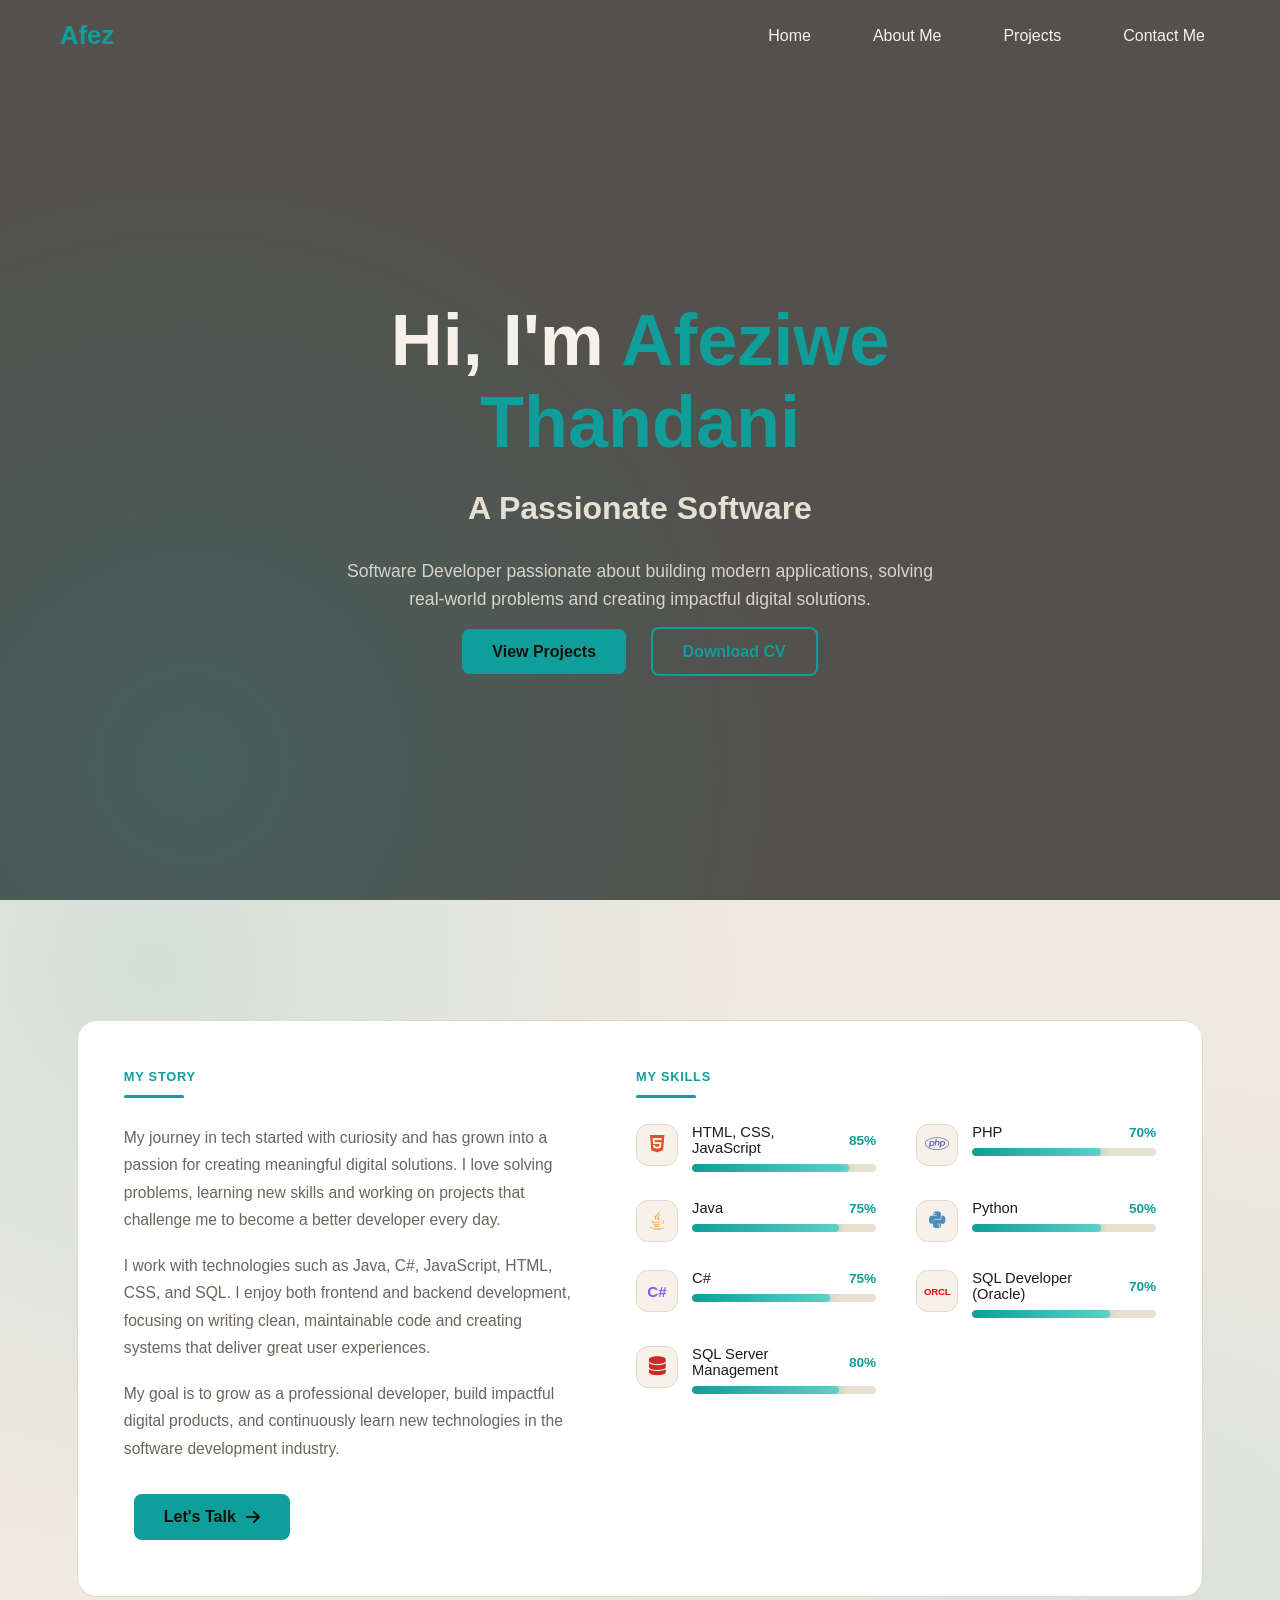
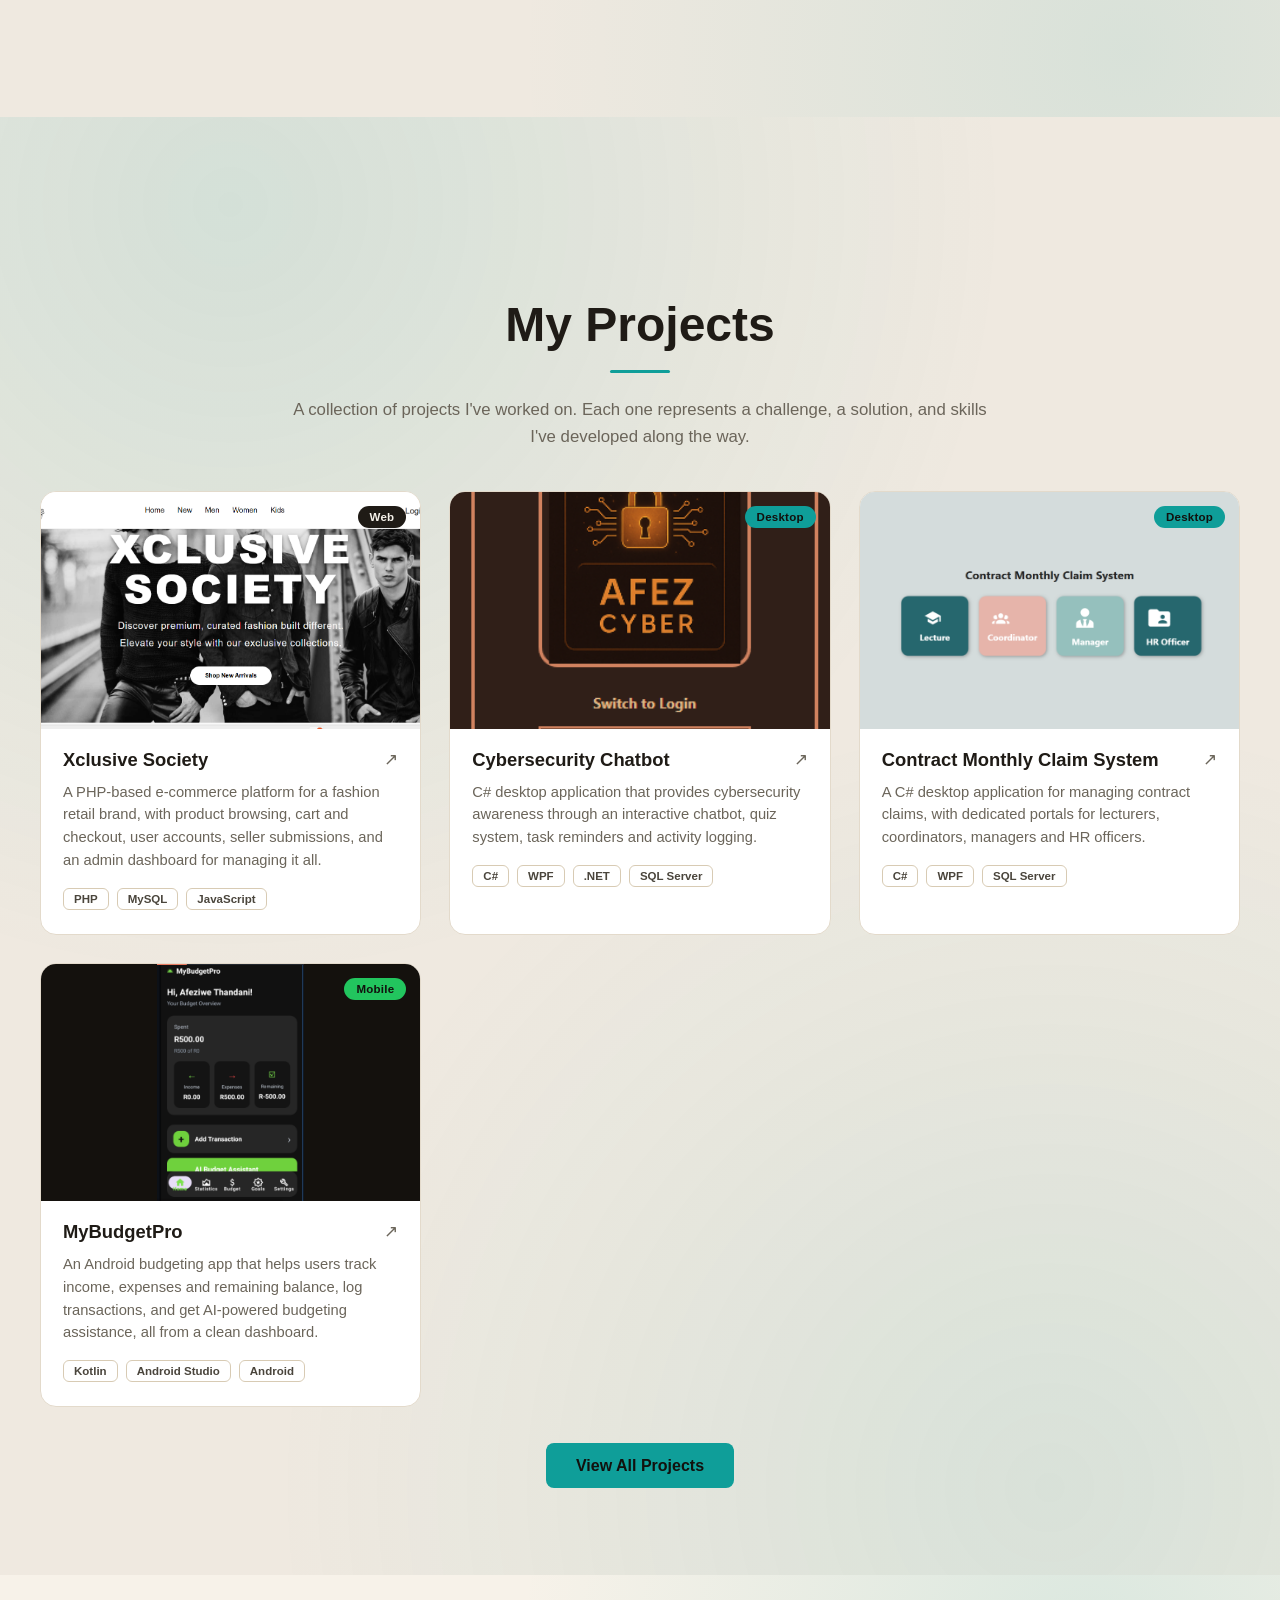
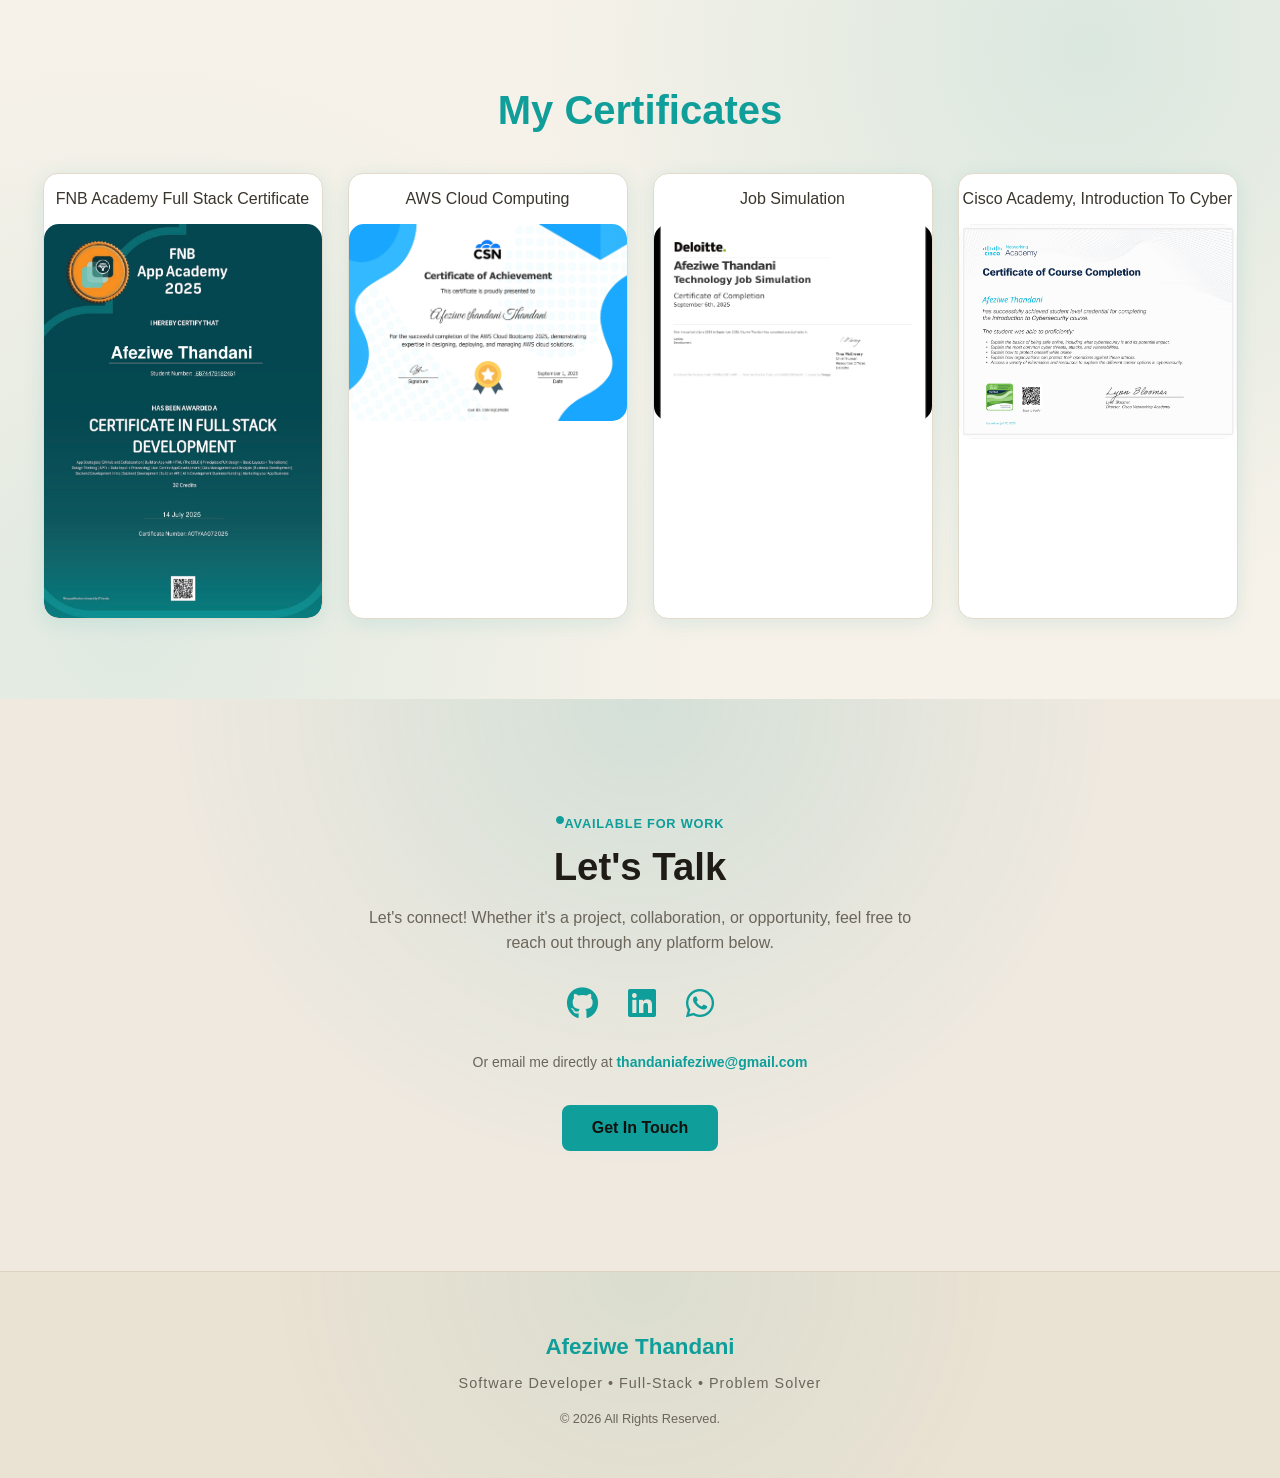
==== index.html @ 2d1a1fde "Added all project files" ====
<!DOCTYPE html>
<html lang="en">
<head>
  <meta charset="UTF-8">
  <meta name="viewport" content="width=device-width, initial-scale=1.0">
  <title>My Portfolio</title>

  <!-- Font Awesome -->
  <link rel="stylesheet" href="https://cdnjs.cloudflare.com/ajax/libs/font-awesome/6.7.2/css/all.min.css">
  <!-- CSS -->
  <link rel="stylesheet" href="style.css">
</head>
<body>
  <header>
  <nav class="navbar">
    <div class="nav-container">

      <div class="logo">Afez</div>

      <div class="hamburger" id="hamburger">
        <span></span>
        <span></span>
        <span></span>
      </div>

      <ul class="nav-links">
        <li><a href="index.html">Home</a></li> 
        <li><a href="about.html">About Me</a></li>
        <li><a href="projects.html">Projects</a></li>

        <li><a href="contact.html">Contact Me</a></li>
      </ul>

    </div>
  </nav>
</header>

  <!-- Main Section -->
  <section class="main fade-in">
    <!-- Background Video  -->
    <video class="hero-video" autoplay muted loop playsinline>
    <source src="Images/Firefly Create a cinematic, ultra-realistic hero background video for a software developer's persona.mp4" type="video/mp4">
    Your browser does not support the video tag.
    </video>
    <!-- Dark Overlay -->
  <div class="video-overlay"></div>
    <div class="main-context">
      <h1>Hi, I'm <span>Afeziwe Thandani</span></h1>
      <h2 class="typing"></h2>
      <p class="hero-desc">
        Software Developer passionate about building modern applications,
        solving real-world problems and creating impactful digital solutions.
      </p>
      <div class="buttons">
        <a href="#projects" class="btn">View Projects</a>
        <a href="https://drive.google.com/file/d/1S4D_DD2hupd5E6Z6t5SadJE3GzEqt625/view?usp=drive_link" class="btn btn-outline">Download CV</a>
      </div>
    </div>
  </section>

<!-- About Section -->
<section id="about" class="about fade-in">

  <div class="about-panel">

    <!-- My Story -->
    <div class="story-col">
      <span class="eyebrow">My Story</span>
      <div class="title-divider small"></div>

      <p>
        My journey in tech started with curiosity and has grown into a
        passion for creating meaningful digital solutions. I love solving
        problems, learning new skills and working on projects that
        challenge me to become a better developer every day.
      </p>

      <p>
        I work with technologies such as Java, C#, JavaScript, HTML, CSS,
        and SQL. I enjoy both frontend and backend development, focusing
        on writing clean, maintainable code and creating systems that
        deliver great user experiences.
      </p>

      <p>
        My goal is to grow as a professional developer, build impactful
        digital products, and continuously learn new technologies in
        the software development industry.
      </p>

      <a href="contact.html" class="btn">Let's Talk <i class="fa-solid fa-arrow-right"></i></a>
    </div>

    <!-- My Skills -->
    <div class="skills-col">
      <span class="eyebrow">My Skills</span>
      <div class="title-divider small"></div>

      <div class="skills-col-grid">

        <div class="skill-row">
          <span class="skill-icon html-css"><i class="fa-brands fa-html5"></i></span>
          <div class="skill-content">
            <div class="skill-top">
              <p>HTML, CSS, JavaScript</p>
              <span class="skill-percent">85%</span>
            </div>
            <div class="progress"><div class="progress-bar" data-percent="85"></div></div>
          </div>
        </div>

        <div class="skill-row">
          <span class="skill-icon php"><i class="fa-brands fa-php"></i></span>
          <div class="skill-content">
            <div class="skill-top">
              <p>PHP</p>
              <span class="skill-percent">70%</span>
            </div>
            <div class="progress"><div class="progress-bar" data-percent="70"></div></div>
          </div>
        </div>

        <div class="skill-row">
          <span class="skill-icon java"><i class="fa-brands fa-java"></i></span>
          <div class="skill-content">
            <div class="skill-top">
              <p>Java</p>
              <span class="skill-percent">75%</span>
            </div>
            <div class="progress"><div class="progress-bar" data-percent="80"></div></div>
          </div>
        </div>

        <div class="skill-row">
          <span class="skill-icon python"><i class="fa-brands fa-python"></i></span>
          <div class="skill-content">
            <div class="skill-top">
              <p>Python</p>
              <span class="skill-percent">50%</span>
            </div>
            <div class="progress"><div class="progress-bar" data-percent="70"></div></div>
          </div>
        </div>

        <div class="skill-row">
          <span class="skill-icon csharp">C#</span>
          <div class="skill-content">
            <div class="skill-top">
              <p>C#</p>
              <span class="skill-percent">75%</span>
            </div>
            <div class="progress"><div class="progress-bar" data-percent="75"></div></div>
          </div>
        </div>

        <div class="skill-row">
          <span class="skill-icon oracle">ORCL</span>
          <div class="skill-content">
            <div class="skill-top">
              <p>SQL Developer (Oracle)</p>
              <span class="skill-percent">70%</span>
            </div>
            <div class="progress"><div class="progress-bar" data-percent="75"></div></div>
          </div>
        </div>

        <div class="skill-row">
          <span class="skill-icon sqlserver"><i class="fa-solid fa-database"></i></span>
          <div class="skill-content">
            <div class="skill-top">
              <p>SQL Server Management</p>
              <span class="skill-percent">80%</span>
            </div>
            <div class="progress"><div class="progress-bar" data-percent="80"></div></div>
          </div>
        </div>

      </div>
    </div>

  </div>

</section>

  <section id="projects" class="projects-section fade-in">
    <h2 class="section-title">My Projects</h2>
    <div class="projects-hero">
      <div class="title-divider"></div>
      <p>A collection of projects I've worked on. Each one represents a challenge,
      a solution, and skills I've developed along the way.</p>
    </div>

    <div class="projects-grid">

      <!-- Xclusive Society -->
      <div class="proj-card">
        <div class="proj-thumb">
          <img src="Images/Xclusive Society Picture.png" alt="Xclusive Society">
          <span class="proj-badge web">Web</span>
        </div>
        <div class="proj-body">
          <div class="proj-title-row">
            <h3>Xclusive Society</h3>
            <a href="https://github.com/st10365776/xclusive_society.git" target="_blank" rel="noopener noreferrer" aria-label="View Xclusive Society project">&#8599;</a>
          </div>
          <p class="proj-desc">
            A PHP-based e-commerce platform for a fashion retail brand, with
            product browsing, cart and checkout, user accounts, seller
            submissions, and an admin dashboard for managing it all.
          </p>
          <div class="proj-tags">
            <span>PHP</span>
            <span>MySQL</span>
            <span>JavaScript</span>
          </div>
        </div>
      </div>

      <!-- Cybersecurity Chatbot -->
      <div class="proj-card">
        <div class="proj-thumb">
          <img src="Images/Cybersecurity Chatbot Picture.png" alt="Cybersecurity Chatbot">
          <span class="proj-badge desktop">Desktop</span>
        </div>
        <div class="proj-body">
          <div class="proj-title-row">
            <h3>Cybersecurity Chatbot</h3>
            <a href="https://github.com/Afeziwe10/POE.git" target="_blank" rel="noopener noreferrer" aria-label="View Cybersecurity Chatbot ">&#8599;</a>
          </div>
          <p class="proj-desc">
            C# desktop application that provides cybersecurity awareness through
            an interactive chatbot, quiz system, task reminders and activity logging.
          </p>
          <div class="proj-tags">
            <span>C#</span>
            <span>WPF</span>
            <span>.NET</span>
            <span>SQL Server</span>
          </div>
        </div>
      </div>

      <!-- Contract Monthly Claim System -->
      <div class="proj-card">
        <div class="proj-thumb">
          <img src="Images/Contract Monthly Claim System Picture.png" target="_blank" rel="noopener noreferrer" alt="Contract Monthly Claim System">
          <span class="proj-badge desktop">Desktop</span>
        </div>
        <div class="proj-body">
          <div class="proj-title-row">
            <h3>Contract Monthly Claim System</h3>
            <a href="https://github.com/Afez04/Contract-Monthly-Claim-System.git" aria-label="View Contract Monthly Claim System project">&#8599;</a>
          </div>
          <p class="proj-desc">
            A C# desktop application for managing contract claims, with dedicated
            portals for lecturers, coordinators, managers and HR officers.
          </p>
          <div class="proj-tags">
            <span>C#</span>
            <span>WPF</span>
            <span>SQL Server</span>
          </div>
        </div>
      </div>

      <!-- MyBudgetPro -->
      <div class="proj-card">
        <div class="proj-thumb app-thumb">
          <img src="Images/MyBudgetPro Picture.png" alt="MyBudgetPro">
          <span class="proj-badge mobile">Mobile</span>
        </div>
        <div class="proj-body">
          <div class="proj-title-row">
            <h3>MyBudgetPro</h3>
            <a href="https://github.com/RCNMBCampus/opsc6311-part-2-group-1" target="_blank" rel="noopener noreferrer" aria-label="View MyBudgetPro repository">&#8599;</a>
          </div>
          <p class="proj-desc">
            An Android budgeting app that helps users track income, expenses
            and remaining balance, log transactions, and get AI-powered
            budgeting assistance, all from a clean dashboard.
          </p>
          <div class="proj-tags">
            <span>Kotlin</span>
            <span>Android Studio</span>
            <span>Android</span>
          </div>
        </div>
      </div>

    </div>

    <div class="buttons" style="margin-top: 50px;">
      <a href="projects.html" class="btn">View All Projects</a>
    </div>
</section>

  <!-- Certificates Section -->
<section id="certificate" class="certificates">
  <h2>My Certificates</h2>
  <div class="cert-container">
    <!-- Certificate card -->
         <div class="cert-card">
      <p>FNB Academy Full Stack Certificate </p>
      <img src="Certificates/FNB APP ACADEMY CERTIFICATE-1.jpg" alt="Certificate 2">
      <div class="cert-overlay">
          <a href="https://drive.google.com/file/d/1dWrod-rmcZQonAPSwfGpV6qW54LIvTSM/view?usp=drive_link" target="_blank" rel="noopener noreferrer" class="cert-btn">Open Certificate</a>
      </div>
    </div>

    <div class="cert-card">
      <p>AWS Cloud Computing</p>
      <img src="Certificates/CSN-5QC2MZIN-1.jpg" alt="Certificate 1">
      <div class="cert-overlay">
        <a href="https://learn.cloudsecnetwork.com/cert/view/CSN-5QC2MZIN" target="_blank" rel="noopener noreferrer" class="cert-btn">Open Certificate</a>
      </div>
    </div>

    <div class="cert-card">
      <p>Job Simulation </p>
      <img src="Certificates/Forage certificate-1.jpg" alt="Certificate 2">
      <div class="cert-overlay">
          <a href="https://forage-uploads-prod.s3.amazonaws.com/completion-certificates/9PBTqmSxAf6zZTseP/udmxiyHeqYQLkTPvf_9PBTqmSxAf6zZTseP_Lx7m2dHRzZAGHehtK_1757180627685_completion_certificate.pdf" target="_blank" rel="noopener noreferrer" class="cert-btn">Open Certificate</a>
      </div>
    </div>

      <div class="cert-card">
      <p>Cisco Academy, Introduction To Cyber </p>
      <img src="Certificates/CISCO CERTIFICATE-1.jpg" alt="Certificate 2">
      <div class="cert-overlay">
          <a href="https://www.credly.com/badges/f15270d4-2c13-49d2-ab65-ef80a2a51fca/public_url" target="_blank" rel="noopener noreferrer" class="cert-btn">Open Certificate</a>
      </div>
    </div>
  </div>
</section>

<section id="contact" class="home-contact fade-in">
  <span class="eyebrow home-contact-eyebrow"><i class="fa-solid fa-circle status-dot"></i> Available for work</span>
  <h2>Let's Talk</h2>

  <p class="home-contact-desc">
    Let's connect! Whether it's a project, collaboration, or opportunity, feel free to reach out through any
    platform below.
  </p>

  <div class="social-links">
    <a href="https://github.com/Afez04" target="_blank" rel="noopener noreferrer" aria-label="Visit my GitHub profile">
      <i class="fab fa-github"></i>
    </a>

    <a href="https://www.linkedin.com/in/afeziwe-thandani-a4ba23325/" target="_blank" rel="noopener noreferrer" aria-label="Visit my LinkedIn profile">
      <i class="fab fa-linkedin"></i>
    </a>

    <a href="https://wa.me/+27737708388" target="_blank" rel="noopener noreferrer" aria-label="Visit my WhatsApp profile">
      <i class="fab fa-whatsapp"></i>
    </a>
  </div>

  <div class="contact-email">
    <small>
      Or email me directly at
      <strong>thandaniafeziwe@gmail.com</strong>
    </small>
  </div>

  <a href="contact.html" class="btn home-contact-btn">Get In Touch</a>
</section>

  <!-- JavaScript -->
  <script src="script.js" defer></script>

  <!-- Request Code Access Modal -->
  <div class="code-modal-overlay" id="codeModalOverlay">
    <div class="code-modal">
      <button class="code-modal-close" id="codeModalClose" aria-label="Close">&times;</button>
      <h3>Request Source Code Access</h3>
      <p class="code-modal-sub">
        This project's code is kept private. Tell me a bit about yourself
        and I'll follow up by email.
      </p>

      <form id="codeAccessForm">
        <label>
          Who are you?
          <select id="visitorType" required>
            <option value="" disabled selected>Select one</option>
            <option value="Recruiter / Hiring Manager">Recruiter / Hiring Manager</option>
            <option value="Fellow Developer">Fellow Developer</option>
            <option value="Student">Student</option>
            <option value="Just Browsing">Just Browsing</option>
          </select>
        </label>

        <label>
          Your email
          <input type="email" id="visitorEmail" placeholder="you@example.com" required>
        </label>

        <label>
          Anything to add? (optional)
          <textarea id="visitorMessage" rows="3" placeholder="e.g. which role you're hiring for"></textarea>
        </label>

        <button type="submit" class="btn code-modal-submit">Send Request</button>
      </form>
    </div>
  </div>
</body>

<footer class="footer">
  <div class="footer-container">
    <p class="footer-name">Afeziwe Thandani</p>

    <p class="footer-tagline">
      Software Developer • Full-Stack • Problem Solver
    </p>

    <p class="footer-copy">
      © <span id="year"></span> All Rights Reserved.
    </p>
  </div>
</footer>

</html>
---- style.css ----
/* === Global === */
* {
  box-sizing: border-box;
}

html, body {
  width: 100%;
  overflow-x: hidden;
  scroll-behavior: smooth; 
}  

body {
  margin: 0;
  padding: 0;
  font-family: 'Segoe UI', Arial, sans-serif;
  background-color: #EFE9E0; /* Soft Ivory */
  color: #3A362D; /* Warm dark gray */
}

header {
  position: fixed;
  top: 0;
  width: 100%;
  z-index: 1000;
}

/* === Navbar === */

.navbar {
  position: fixed;
  top: 0;
  width: 100%;
  height: 72px;

  background:
    radial-gradient(circle at 10% 0%, rgba(15, 158, 153, 0.16), transparent 60%),
    radial-gradient(circle at 90% 100%, rgba(15, 158, 153, 0.10), transparent 60%),
    rgba(239, 233, 224, 0.92);
  border-bottom: 1px solid #E3DACB;
  -webkit-backdrop-filter: blur(10px);
  backdrop-filter: blur(10px);
  z-index: 1000;

  transition: background 0.35s ease, border-color 0.35s ease, backdrop-filter 0.35s ease;
}

/* Over the hero video, before the user scrolls: fully transparent */
.navbar.navbar-transparent {
  background: transparent;
  border-bottom-color: transparent;
  -webkit-backdrop-filter: none;
  backdrop-filter: none;
}

.navbar.navbar-transparent .nav-links:not(.active) a {
  color: #F5F1E9;
}

.navbar.navbar-transparent .nav-links:not(.active) a:hover {
  color: #5FCFC9;
}

.navbar.navbar-transparent .hamburger span {
  background: #F5F1E9;
}

.nav-container {
  max-width: 1200px;
  height: 100%;
  margin: 0 auto;
  padding: 0 20px;

  display: flex;
  align-items: center;
  justify-content: space-between;
}

/* LOGO */
.logo {
  font-size: 1.6rem;
  font-weight: 700;
  color: #0F9E99;
}


.nav-links {
  display: flex;
  align-items: center;
  gap: 2rem;
  list-style: none;
}

.nav-links a {
  text-decoration: none;
  color: #3A362D;
  transition: color 0.3s ease;
}

.nav-links a:hover {
  color: #0F9E99;
}

nav ul {
  list-style: none;
  display: flex;
  justify-content: center;
}

nav ul li {
  margin: 0 15px;
}

nav ul li a {
  text-decoration: none;
  color: #3A362D;
  transition: color 0.3s ease;
}

nav ul li a:hover {
  color: #0F9E99;
}

/* === Main Section === */
.main {
    position: relative;
    height: 100vh;
    display: flex;
    justify-content: center;
    align-items: center;
    overflow: hidden;
    text-align: center;
    padding: 0 20px;
}
/* Background Video */
.hero-video{
    position: absolute;
    top: 50%;
    left: 50%;
    width: 100%;
    height: 100%;
    object-fit: cover;
    transform: translate(-50%, -50%);
    z-index: -2;
}

/* Dark Overlay */
.video-overlay{
    position: absolute;
    top: 0;
    left: 0;
    width: 100%;
    height: 100%;
    background:
      radial-gradient(circle at 15% 85%, rgba(15, 158, 153, 0.18), transparent 45%),
      rgba(0,0,0,0.65);
    z-index: -1;
}
/* Hero Content */
.main-context{
    position: relative;
    z-index: 1;
    max-width: 700px;
}

.main-context h1 {
  font-size: 4.5rem;
  margin-bottom: 10px;
  font-weight: 700;
  color: #F5F1E9;
}

.main-context h1 span {
  color: #0F9E99;
}

.main-context h2 {
  font-size: 2rem;
  color: #E5E0D3;
  margin-bottom: 30px;
}

.btn {
  background: #0F9E99;
  color: #12110E;
  padding: 14px 30px;
  border-radius: 8px;
  margin: 10px;
  text-decoration: none;
  font-weight: bold;
  font-size: 1rem;
  transition: all 0.3s ease;
}

.btn:hover {
  background: #0C7D79;
  transform: scale(1.05);
  box-shadow: 0 0 15px #0F9E99;
}

.btn-outline {
  background: transparent;
  border: 2px solid #0F9E99;
  color: #0F9E99;
}

.btn-outline:hover {
  background: #0F9E99;
  color: #12110E;
}

.hero-desc{
  max-width: 600px;
  margin: auto;
  color: #D8D3C6;
  font-size: 1.1rem;
  line-height: 1.6;
  margin-bottom: 30px;
}
/* === Portfolio Image === */
.portfolio-image img {
  width: 320px;
  border-radius: 15px;
  transition: transform 0.4s ease, box-shadow 0.4s ease;
}

.portfolio-image img:hover {
  transform: scale(1.08);
  box-shadow: 0 0 25px #0F9E99;
}

/* ===========================
   SHARED HELPERS (used across pages)
   =========================== */
.eyebrow {
  display: inline-block;
  color: #0F9E99;
  font-size: 0.8rem;
  font-weight: 700;
  letter-spacing: 0.06em;
  text-transform: uppercase;
}

.title-divider {
  width: 60px;
  height: 3px;
  background: #0F9E99;
  border-radius: 3px;
  margin-top: 14px;
}

.title-divider.small {
  margin-top: 10px;
  margin-bottom: 26px;
}

/* ===========================
   ABOUT SECTION (My Story + My Skills)
   =========================== */
.about {
  padding: 120px 6vw;
  background:
    radial-gradient(circle at 12% 8%, rgba(15, 158, 153, 0.12), transparent 45%),
    radial-gradient(circle at 88% 92%, rgba(15, 158, 153, 0.10), transparent 45%),
    #EFE9E0;
}

.about-panel {
  max-width: 1300px;
  margin: 0 auto;
  background: #FFFFFF;
  border: 1px solid #E3DACB;
  border-radius: 20px;
  padding: 46px;
  display: grid;
  grid-template-columns: 1fr 1.15fr;
  gap: 60px;
}

/* ----- Left: My Story ----- */
.story-col p {
  color: #6B655A;
  line-height: 1.75;
  font-size: 0.98rem;
  margin: 0 0 18px;
}

.story-col .btn {
  margin-top: 14px;
  display: inline-flex;
  align-items: center;
  gap: 10px;
}

/* ----- Right: My Skills ----- */
.skills-col-grid {
  display: grid;
  grid-template-columns: 1fr 1fr;
  gap: 28px 40px;
}

.skill-row {
  display: flex;
  align-items: flex-start;
  gap: 14px;
}

.skill-icon {
  flex-shrink: 0;
  width: 42px;
  height: 42px;
  border-radius: 12px;
  display: flex;
  align-items: center;
  justify-content: center;
  font-size: 1.2rem;
  background: #F7F2E9;
  border: 1px solid #E3DACB;
}

.skill-icon.html-css { color: #e34f26; }
.skill-icon.java { color: #f89820; }
.skill-icon.csharp { color: #7c5cff; font-weight: 800; font-size: 0.95rem; }
.skill-icon.sqlserver { color: #cc2927; }
.skill-icon.php { color: #6a6fb0; }
.skill-icon.python { color: #4b8bbe; }
.skill-icon.oracle { color: #f80000; font-weight: 800; font-size: 0.6rem; letter-spacing: -0.02em; }

.skill-content {
  flex: 1;
  min-width: 0;
}

.skill-top {
  display: flex;
  align-items: center;
  justify-content: space-between;
  gap: 10px;
  margin-bottom: 8px;
}

.skill-top p {
  color: #1F1B16;
  font-size: 0.92rem;
  font-weight: 500;
  margin: 0;
}

.skill-percent {
  color: #0F9E99;
  font-size: 0.85rem;
  font-weight: 700;
  flex-shrink: 0;
}

.progress {
  width: 100%;
  background: #E9E1D0;
  border-radius: 10px;
  overflow: hidden;
  height: 8px;
}

.progress-bar {
  height: 100%;
  width: 0;
  border-radius: 10px;
  background: linear-gradient(90deg, #0F9E99, #5FCFC9);
  box-shadow: 0 0 10px rgba(15, 158, 153, 0.5);
  transition: width 1s ease;
}

/* ----- Responsive ----- */
@media (max-width: 1000px) {
  .about-panel {
    grid-template-columns: 1fr;
    padding: 34px;
    gap: 44px;
  }
}

@media (max-width: 600px) {
  .about {
    padding: 90px 5vw;
  }

  .about-panel {
    padding: 24px;
  }

  .skills-col-grid {
    grid-template-columns: 1fr;
    gap: 24px;
  }
}


.certificates {
  padding: 80px 20px;
  text-align: center;
  background:
    radial-gradient(circle at 85% 10%, rgba(15, 158, 153, 0.12), transparent 45%),
    radial-gradient(circle at 10% 90%, rgba(15, 158, 153, 0.10), transparent 45%),
    #F7F2E9; 
}

.certificates h2 {
  font-size: 2.5rem;
  color: #0F9E99; 
  margin-bottom: 40px;
}

.cert-container {
  display: flex;
  flex-wrap: wrap;
  justify-content: center;
  gap: 25px;
}

.cert-card {
  position: relative;
  width: 280px;
  border-radius: 15px;
  overflow: hidden;
  box-shadow: 0 4px 20px rgba(15, 158, 153, 0.12);
  transition: transform 0.4s ease, box-shadow 0.4s ease;
  background: #FFFFFF;
  border: 1px solid #E3DACB;
}

.cert-card img {
  width: 100%;
  height: auto;
  display: block;
  border-radius: 15px;
  transition: transform 0.3s ease;
}

.cert-card:hover {
  transform: translateY(-8px);
  box-shadow: 0 10px 30px rgba(15, 158, 153, 0.3); /* stronger glow */
}

.cert-overlay {
  position: absolute;
  top: 0;
  left: 0;
  width: 100%;
  height: 100%;
  background: rgba(15, 15, 12, 0.78); /* dark scrim for legibility */
  display: flex;
  align-items: center;
  justify-content: center;
  opacity: 0;
  transition: opacity 0.4s ease;
}

.cert-card:hover .cert-overlay {
  opacity: 1;
}

.cert-btn {
  background: #0F9E99;
  color: #12110E;
  padding: 10px 18px;
  border-radius: 8px;
  text-decoration: none;
  font-weight: bold;
  transition: background 0.3s ease, transform 0.2s ease, box-shadow 0.3s ease;
  box-shadow: 0 0 12px #0F9E99;
}

.cert-btn:hover {
  background: #14B8AC; /* lighter teal on hover */
  transform: scale(1.05);
  box-shadow: 0 0 20px #0F9E99;
}

/* ============================================
   PROJECTS PAGE (filterable grid, screenshot-style)
============================================ */
.projects-hero {
  max-width: 720px;
  margin: 0 auto 40px;
  text-align: center;
  color: #6B655A;
  font-size: 1.05rem;
  line-height: 1.6;
}

.projects-hero .title-divider {
  width: 60px;
  height: 3px;
  background: #0F9E99;
  border-radius: 3px;
  margin: 18px auto 24px;
}

/* Filter pills */
.project-filters {
  display: flex;
  flex-wrap: wrap;
  justify-content: center;
  gap: 12px;
  margin-bottom: 50px;
}

.filter-btn {
  background: transparent;
  border: 1px solid #D8CBB4;
  color: #3A362D;
  padding: 10px 22px;
  border-radius: 30px;
  font-size: 0.9rem;
  font-weight: 600;
  cursor: pointer;
  transition: all 0.25s ease;
}

.filter-btn:hover {
  border-color: #0F9E99;
  color: #0F9E99;
  box-shadow: none;
}

.filter-btn.active {
  background: #0F9E99;
  border-color: #0F9E99;
  color: #12110E;
}

/* Grid */
.projects-grid {
  display: grid;
  grid-template-columns: repeat(3, 1fr);
  gap: 28px;
  max-width: 1200px;
  margin: 0 auto;
  text-align: left;
}

@media (max-width: 1000px) {
  .projects-grid {
    grid-template-columns: repeat(2, 1fr);
  }
}

@media (max-width: 680px) {
  .projects-grid {
    grid-template-columns: 1fr;
  }
}

/* Card */
.proj-card {
  background: #FFFFFF;
  border: 1px solid #E3DACB;
  border-radius: 16px;
  overflow: hidden;
  transition: transform 0.35s ease, box-shadow 0.35s ease, border-color 0.35s ease;
}

.proj-card.is-hidden {
  display: none;
}

.proj-card:hover {
  transform: translateY(-6px);
  border-color: #B9E0DD;
  box-shadow: 0 12px 30px rgba(15, 158, 153, 0.18);
}

.proj-thumb {
  position: relative;
  aspect-ratio: 16 / 10;
  background: #EFE9E0;
  overflow: hidden;
}

.proj-thumb img {
  width: 100%;
  height: 100%;
  object-fit: cover;
  display: block;
  transition: transform 0.5s ease;
}

.proj-card:hover .proj-thumb img {
  transform: scale(1.06);
}

.proj-badge {
  position: absolute;
  top: 14px;
  right: 14px;
  font-size: 0.72rem;
  font-weight: 700;
  padding: 5px 12px;
  border-radius: 20px;
  letter-spacing: 0.02em;
}

.proj-badge.web { background: #1F1B16; color: #F5F1E9; }
.proj-badge.desktop { background: #0F9E99; color: #12110E; }
.proj-badge.database { background: #f97316; color: #12110E; }
.proj-badge.system { background: #c7d2fe; color: #1e1b4b; }
.proj-badge.mobile { background: #22c55e; color: #12110E; }

/* Portrait app/mobile screenshots: fit fully instead of cropping */
.proj-thumb.app-thumb {
  display: flex;
  align-items: center;
  justify-content: center;
  background: #14110D;
}

.proj-thumb.app-thumb img {
  width: auto;
  height: 100%;
  object-fit: contain;
}

.proj-card:hover .proj-thumb.app-thumb img {
  transform: scale(1.03);
}

.proj-body {
  padding: 20px 22px 24px;
}

.proj-title-row {
  display: flex;
  align-items: center;
  justify-content: space-between;
  gap: 10px;
  margin-bottom: 10px;
}

.proj-title-row h3 {
  font-size: 1.15rem;
  color: #1F1B16;
  margin: 0;
}

.proj-title-row a {
  color: #6B655A;
  font-size: 1.05rem;
  text-decoration: none;
  transition: color 0.25s ease, transform 0.25s ease;
  flex-shrink: 0;
}

.proj-title-row a:hover {
  color: #0F9E99;
  transform: translate(2px, -2px);
}

.proj-desc {
  color: #6B655A;
  font-size: 0.92rem;
  line-height: 1.55;
  margin: 0 0 16px;
}

.proj-tags {
  display: flex;
  flex-wrap: wrap;
  gap: 8px;
}

.proj-tags span {
  border: 1px solid #D8CBB4;
  color: #4A453C;
  font-size: 0.72rem;
  font-weight: 600;
  padding: 4px 10px;
  border-radius: 6px;
}

.projects-footnote {
  text-align: center;
  color: #8C8579;
  font-size: 0.9rem;
  margin-top: 50px;
}

/* HAMBURGER */
.hamburger {
  position: absolute;
  right: 20px;
  top: 50%;
  transform: translateY(-50%);

  display: none;
  flex-direction: column;
  cursor: pointer;
}


.hamburger span {
  width: 26px;
  height: 3px;
  background: #0F9E99;
  margin: 4px 0;
}

/* Mobile menu */

@media (max-width: 900px) {
  .hamburger {
    display: flex;
  }

  .nav-links {
    position: fixed;
    top: 72px;
    left: 0;
    width: 100%;
    height: calc(100vh - 72px);

    background:
      radial-gradient(circle at 50% 0%, rgba(15, 158, 153, 0.14), transparent 55%),
      radial-gradient(circle at 15% 100%, rgba(15, 158, 153, 0.08), transparent 50%),
      #EFE9E0;
    flex-direction: column;
    justify-content: center;
    gap: 30px;

    transform: translateX(100%);
    transition: transform 0.3s ease;
  }

  .nav-links.active {
    transform: translateX(0);
  }
}

#contact{
  padding: 110px 20px;
  background:
    radial-gradient(circle at 50% 0%, rgba(15, 158, 153, 0.12), transparent 55%),
    #EFE9E0;
  text-align: center;
}

.home-contact-eyebrow {
  display: inline-flex;
  justify-content: center;
}

.home-contact-eyebrow .status-dot {
  font-size: 8px;
  animation: pulse 1.8s infinite;
}

@keyframes pulse {
  0%, 100% { opacity: 1; }
  50% { opacity: 0.3; }
}

#contact h2 {
  font-size: 2.4rem;
  color: #1F1B16;
  margin: 14px 0 16px;
}

.home-contact-desc {
  max-width: 560px;
  margin: 0 auto;
  color: #6B655A;
  line-height: 1.6;
}

.home-contact-btn {
  display: inline-block;
  margin-top: 34px;
}

.social-links {
  display: flex;
  justify-content: center;
  gap: 30px;
  margin-top: 30px;
}

.social-links a {
  font-size: 32px;
  color: #0F9E99;
  transition: transform 0.3s ease, box-shadow 0.3s ease;
}

.social-links a:hover{
  transform: scale(1.25);
  box-shadow: 0 0 20px #0F9E99;
}

/* === Projects Section === */
.projects-section {
  padding: 140px 20px 100px;
  background:
    radial-gradient(circle at 18% 6%, rgba(15, 158, 153, 0.12), transparent 45%),
    radial-gradient(circle at 82% 94%, rgba(15, 158, 153, 0.10), transparent 45%),
    #EFE9E0;
  text-align: center;
}

.section-title {
  font-size: 3rem;
  font-weight: 800;
  color: #1F1B16;
  margin-bottom: 10px;
}

.contact-email {
  text-align: center;
  margin-top: 30px;
}

.contact-email small {
  color: #6B655A;
  font-size: 14px;
}

.contact-email strong {
  color: #0F9E99;
  font-weight: 600;
}


/* Responsive for the mani page */
@media (max-width: 900px) {
  .main {
    flex-direction: column;
    text-align: center;
    padding: 100px 20px 60px;
  }

  .main-context {
    max-width: 100%;
  }

  .main-context h1 {
    font-size: 2.2rem;
  }

  .typing {
    font-size: 1.2rem;
    min-height: 1.5em;
  }

  .buttons {
    justify-content: center;
    flex-wrap: wrap;
    gap: 16px;
    margin-top: 30px;
  }

  .portfolio-image {
    margin-top: 40px;
  }

  .portfolio-image img {
    max-width: 280px;
  }
}
/* Extra small phones */
@media (max-width: 480px) {
  .main-context h1 {
    font-size: 1.9rem;
  }

  .portfolio-image img {
    max-width: 240px;
  }
}

.footer {
  background:
    radial-gradient(circle at 50% 0%, rgba(15, 158, 153, 0.07), transparent 55%),
    #EAE2D3;
  padding: 40px 20px;
  text-align: center;
  border-top: 1px solid #DCD2BE;
}

.footer-container {
  max-width: 900px;
  margin: auto;
}

.footer-name {
  font-size: 1.4rem;
  font-weight: 600;
  color: #0F9E99;
  margin-bottom: 8px;
}

.footer-tagline {
  font-size: 0.9rem;
  color: #6B655A;
  margin-bottom: 20px;
  letter-spacing: 1px;
}

.footer-copy {
  font-size: 0.8rem;
  color: #6B655A;
}

/* ===========================
   REQUEST CODE ACCESS BUTTON + MODAL
   =========================== */
.request-code-btn {
  display: inline-flex;
  align-items: center;
  gap: 8px;
  margin-top: 16px;
  background: transparent;
  border: 1px solid #D8CBB4;
  color: #4A453C;
  font-size: 0.8rem;
  font-weight: 600;
  padding: 8px 14px;
  border-radius: 20px;
  cursor: pointer;
  transition: all 0.25s ease;
}

.request-code-btn:hover {
  border-color: #0F9E99;
  color: #0F9E99;
  background: rgba(15, 158, 153, 0.08);
}

.code-modal-overlay {
  position: fixed;
  inset: 0;
  background: rgba(20, 17, 13, 0.6);
  backdrop-filter: blur(4px);
  display: flex;
  align-items: center;
  justify-content: center;
  padding: 20px;
  z-index: 2000;

  opacity: 0;
  visibility: hidden;
  transition: opacity 0.25s ease, visibility 0.25s ease;
}

.code-modal-overlay.active {
  opacity: 1;
  visibility: visible;
}

.code-modal {
  position: relative;
  width: 100%;
  max-width: 440px;
  background: #FFFFFF;
  border: 1px solid #E3DACB;
  border-radius: 18px;
  padding: 34px;
  transform: translateY(16px);
  transition: transform 0.25s ease;
}

.code-modal-overlay.active .code-modal {
  transform: translateY(0);
}

.code-modal h3 {
  color: #1F1B16;
  font-size: 1.25rem;
  margin: 0 0 8px;
}

.code-modal-sub {
  color: #6B655A;
  font-size: 0.88rem;
  line-height: 1.5;
  margin: 0 0 22px;
}

.code-modal-close {
  position: absolute;
  top: 18px;
  right: 18px;
  background: transparent;
  border: none;
  color: #6B655A;
  font-size: 1.4rem;
  line-height: 1;
  cursor: pointer;
  transition: color 0.25s ease;
}

.code-modal-close:hover {
  color: #1F1B16;
}

#codeAccessForm label {
  display: block;
  color: #3A362D;
  font-size: 0.82rem;
  font-weight: 600;
  margin-bottom: 16px;
}

#codeAccessForm select,
#codeAccessForm input,
#codeAccessForm textarea {
  display: block;
  width: 100%;
  margin-top: 8px;
  background: #F7F2E9;
  border: 1px solid #D8CBB4;
  color: #1F1B16;
  font-size: 0.9rem;
  font-family: inherit;
  padding: 10px 12px;
  border-radius: 10px;
  resize: vertical;
}

#codeAccessForm select:focus,
#codeAccessForm input:focus,
#codeAccessForm textarea:focus {
  outline: none;
  border-color: #0F9E99;
  box-shadow: 0 0 0 3px rgba(15, 158, 153, 0.15);
}

.code-modal-submit {
  width: 100%;
  margin-top: 6px;
  text-align: center;
  cursor: pointer;
}

@media (max-width: 480px) {
  .code-modal {
    padding: 26px 22px;
  }
}
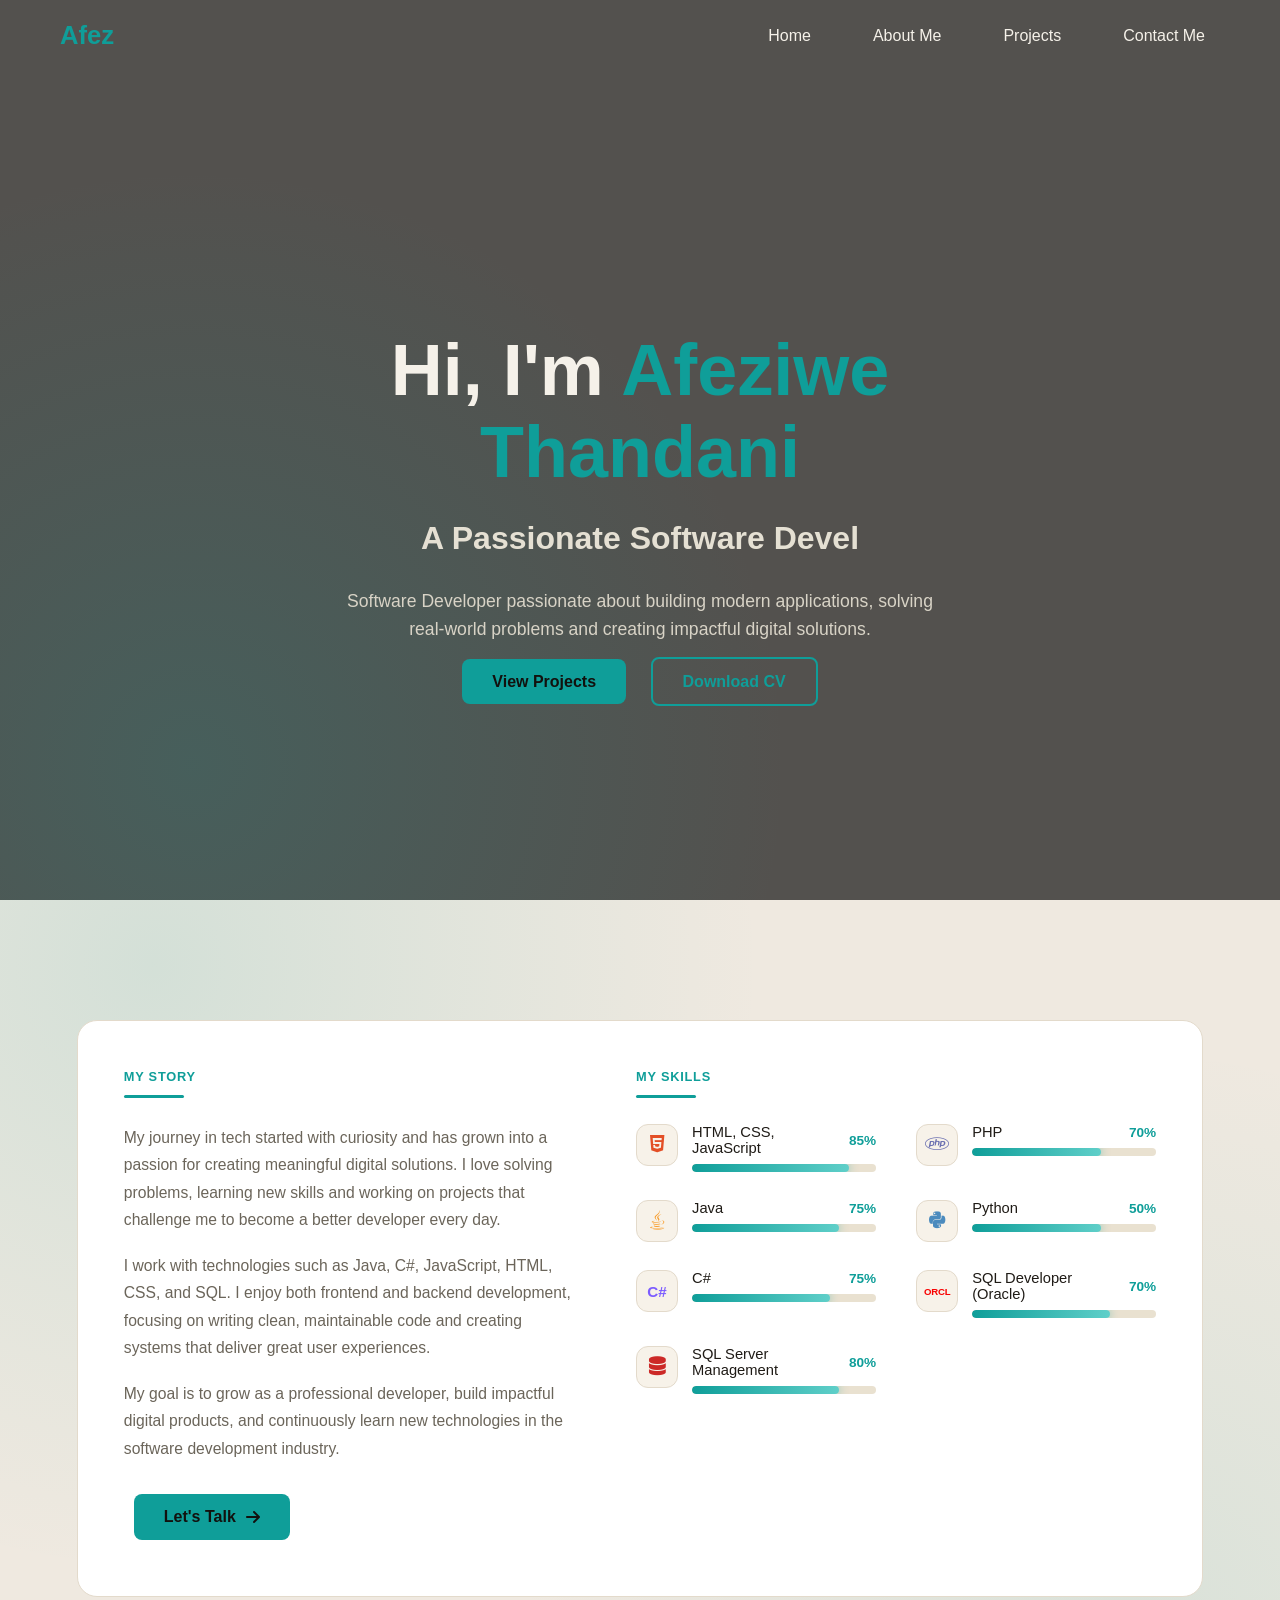
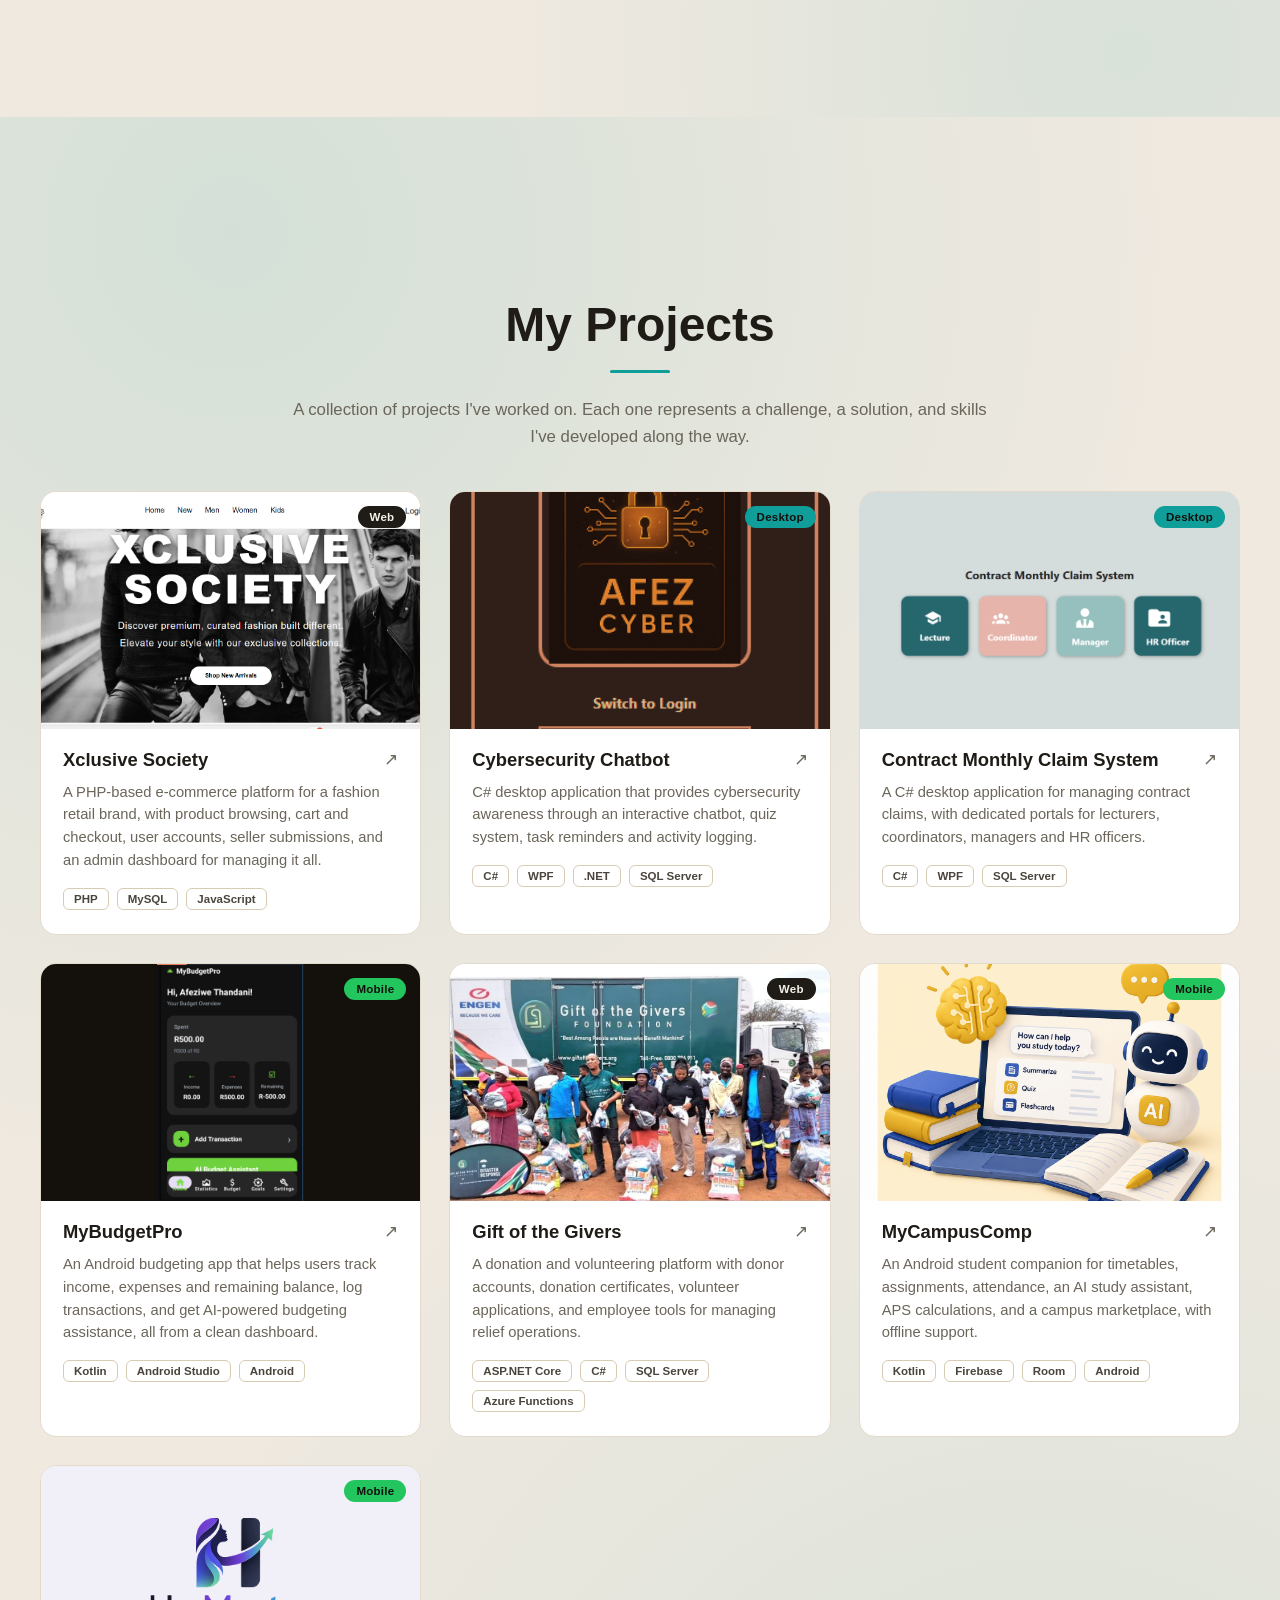
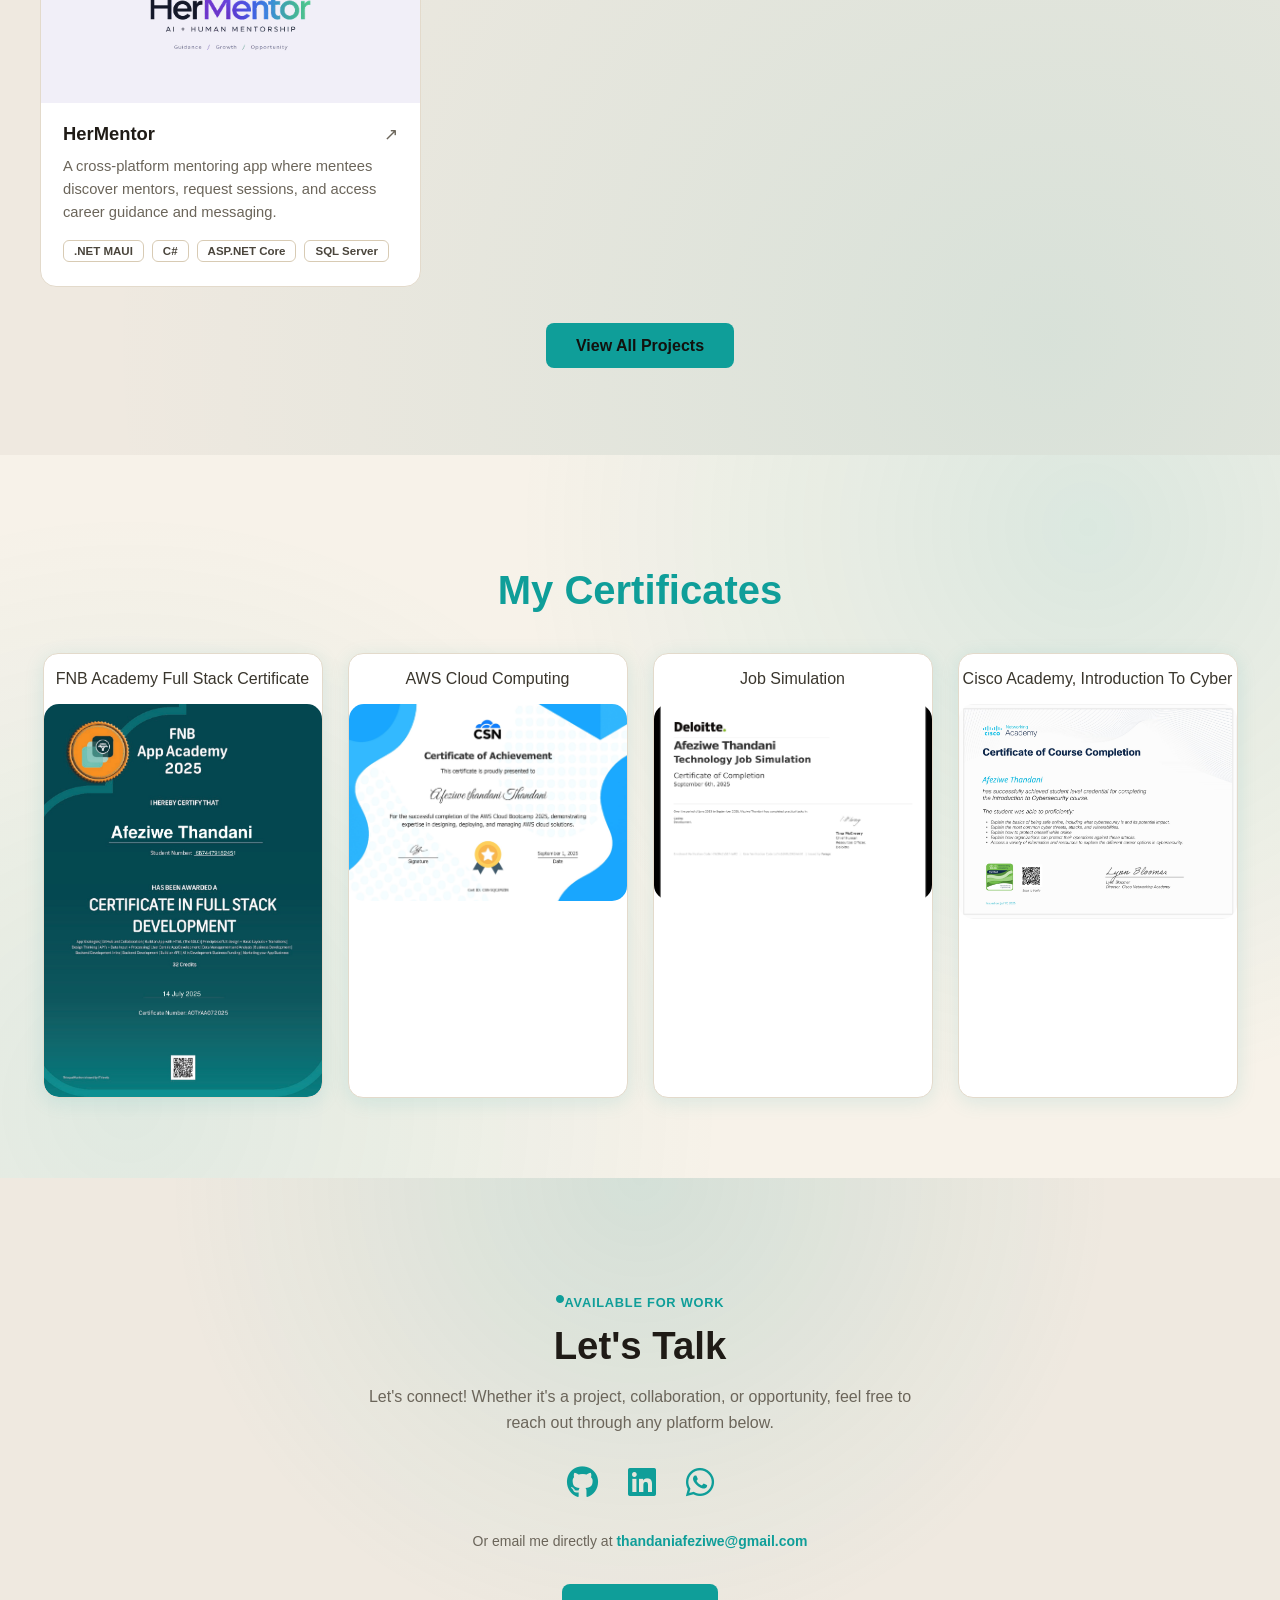
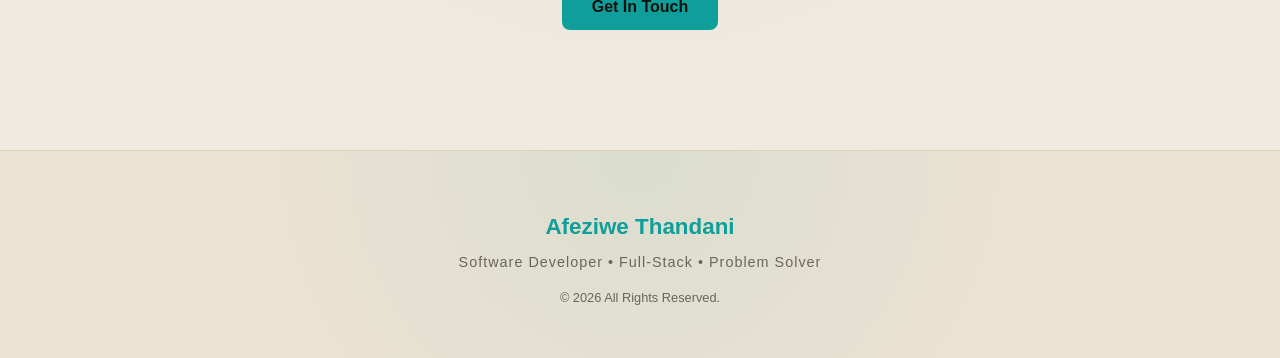
==== commit dd173cb4: "Add project images and descriptions for Gift of the Givers, MyCampusComp, and HerMentor" ====
--- a/index.html
+++ b/index.html
@@ -287,6 +287,80 @@
         </div>
       </div>
 
+      <!-- Gift of the Givers -->
+      <div class="proj-card">
+        <div class="proj-thumb">
+          <img src="Images/Gift of the Givers Project.jpg" alt="Gift of the Givers project image">
+          <span class="proj-badge web">Web</span>
+        </div>
+        <div class="proj-body">
+          <div class="proj-title-row">
+            <h3>Gift of the Givers</h3>
+            <a href="https://github.com/st10365776/GiftOfTheGivers_web.git" target="_blank" rel="noopener noreferrer" aria-label="View Gift of the Givers project">&#8599;</a>
+          </div>
+          <p class="proj-desc">
+            A donation and volunteering platform with donor accounts,
+            donation certificates, volunteer applications, and employee
+            tools for managing relief operations.
+          </p>
+          <div class="proj-tags">
+            <span>ASP.NET Core</span>
+            <span>C#</span>
+            <span>SQL Server</span>
+            <span>Azure Functions</span>
+          </div>
+        </div>
+      </div>
+
+      <!-- MyCampusComp -->
+      <div class="proj-card">
+        <div class="proj-thumb">
+          <img src="Images/MyCampusComp Project.png" alt="MyCampusComp AI study assistant onboarding image">
+          <span class="proj-badge mobile">Mobile</span>
+        </div>
+        <div class="proj-body">
+          <div class="proj-title-row">
+            <h3>MyCampusComp</h3>
+            <a href="https://github.com/st10365776/MyCampusComp.git" target="_blank" rel="noopener noreferrer" aria-label="View MyCampusComp project">&#8599;</a>
+          </div>
+          <p class="proj-desc">
+            An Android student companion for timetables, assignments,
+            attendance, an AI study assistant, APS calculations, and a
+            campus marketplace, with offline support.
+          </p>
+          <div class="proj-tags">
+            <span>Kotlin</span>
+            <span>Firebase</span>
+            <span>Room</span>
+            <span>Android</span>
+          </div>
+        </div>
+      </div>
+
+      <!-- HerMentor -->
+      <div class="proj-card">
+        <div class="proj-thumb project-logo-thumb">
+          <img src="Images/HerMentor Project.png" alt="HerMentor project logo">
+          <span class="proj-badge mobile">Mobile</span>
+        </div>
+        <div class="proj-body">
+          <div class="proj-title-row">
+            <h3>HerMentor</h3>
+            <a href="https://github.com/Cwenga8/Khusela-Labs-.git" target="_blank" rel="noopener noreferrer" aria-label="View HerMentor project">&#8599;</a>
+          </div>
+          <p class="proj-desc">
+            A cross-platform mentoring app where mentees discover mentors,
+            request sessions, and access career guidance and messaging.
+          </p>
+          <div class="proj-tags">
+            <span>.NET MAUI</span>
+            <span>C#</span>
+            <span>ASP.NET Core</span>
+            <span>SQL Server</span>
+          </div>
+        </div>
+      </div>
+
     </div>
 
     <div class="buttons" style="margin-top: 50px;">
--- a/style.css
+++ b/style.css
@@ -123,13 +123,13 @@
 /* === Main Section === */
 .main {
     position: relative;
-    height: 100vh;
+    min-height: 100vh;
     display: flex;
     justify-content: center;
     align-items: center;
     overflow: hidden;
     text-align: center;
-    padding: 0 20px;
+    padding: 110px 20px 50px;
 }
 /* Background Video */
 .hero-video{
@@ -584,6 +584,19 @@
   transition: transform 0.5s ease;
 }
 
+.proj-thumb.project-logo-thumb {
+  display: flex;
+  align-items: center;
+  justify-content: center;
+  background: #F1EFF8;
+}
+
+.proj-thumb.project-logo-thumb img {
+  width: 80%;
+  height: 80%;
+  object-fit: contain;
+}
+
 .proj-card:hover .proj-thumb img {
   transform: scale(1.06);
 }
@@ -848,6 +861,7 @@
   }
 
   .buttons {
+    display: flex;
     justify-content: center;
     flex-wrap: wrap;
     gap: 16px;
@@ -935,6 +949,7 @@
   position: fixed;
   inset: 0;
   background: rgba(20, 17, 13, 0.6);
+  -webkit-backdrop-filter: blur(4px);
   backdrop-filter: blur(4px);
   display: flex;
   align-items: center;
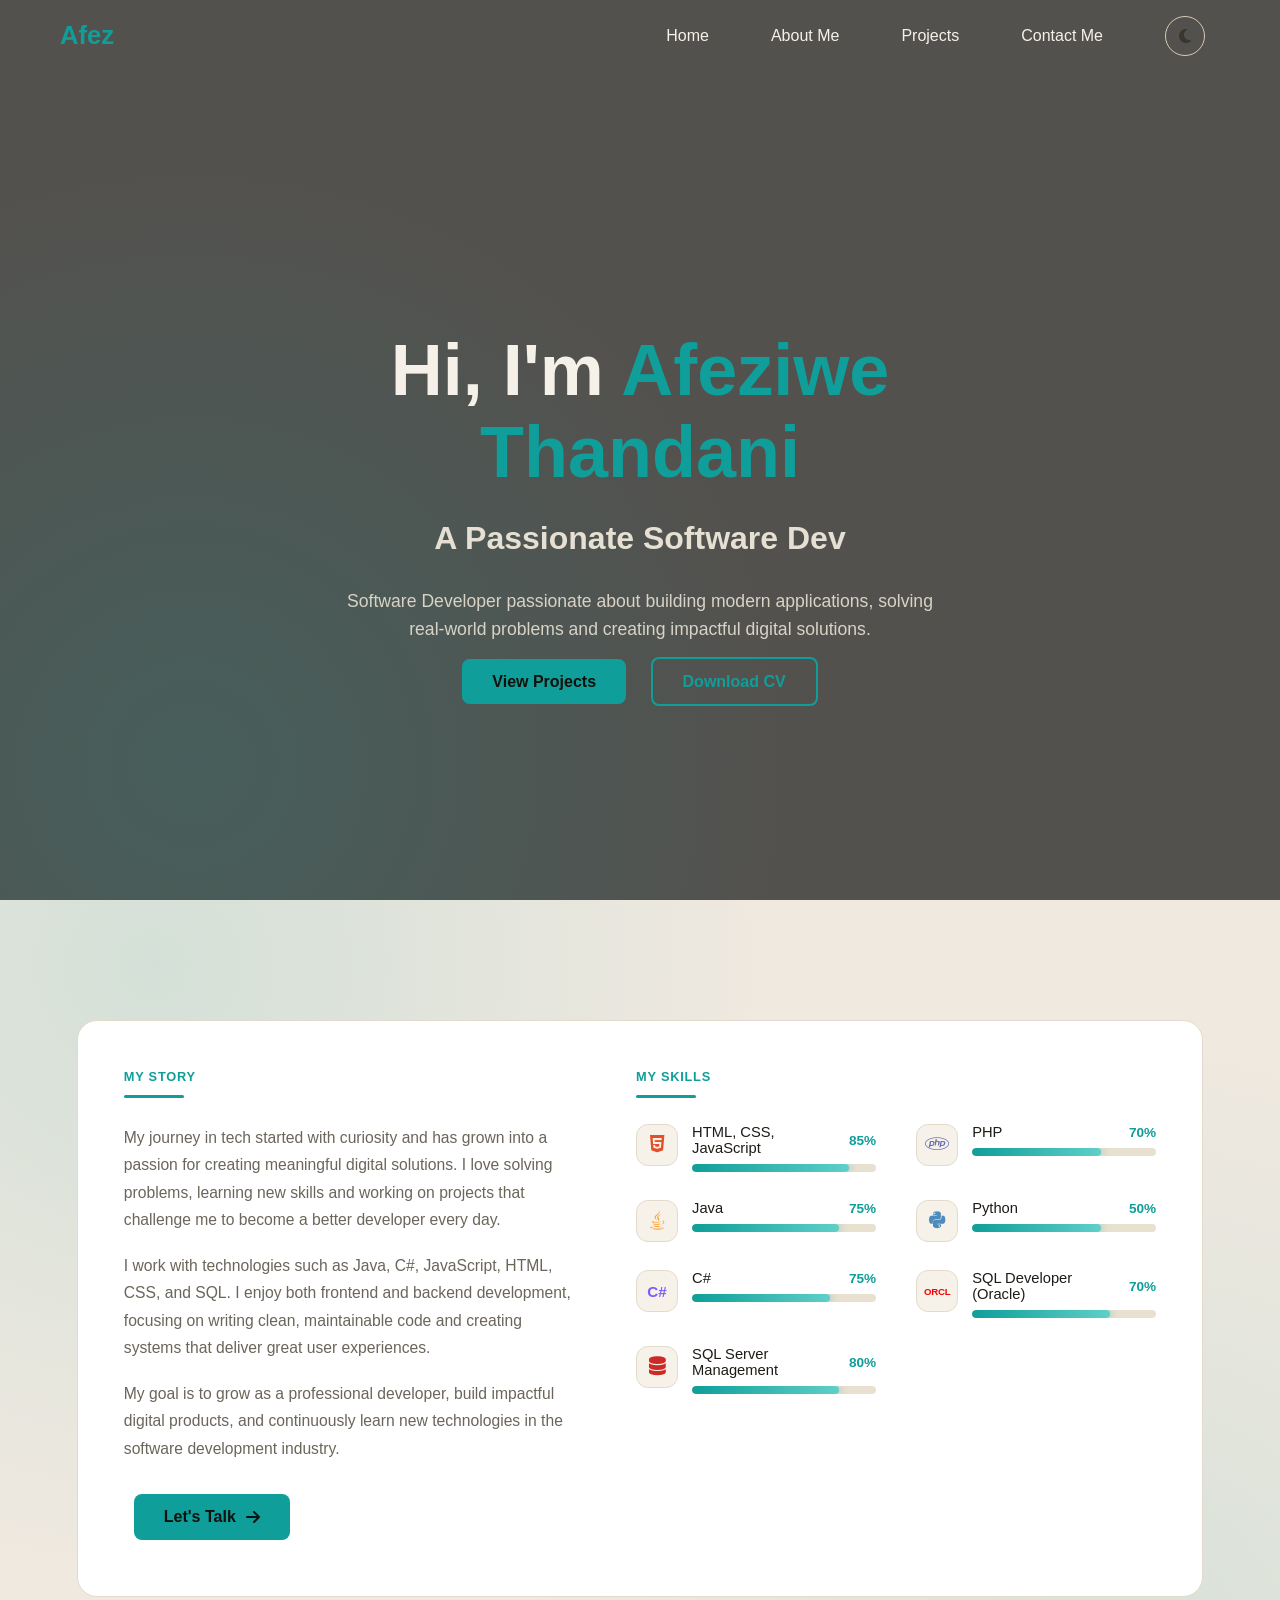
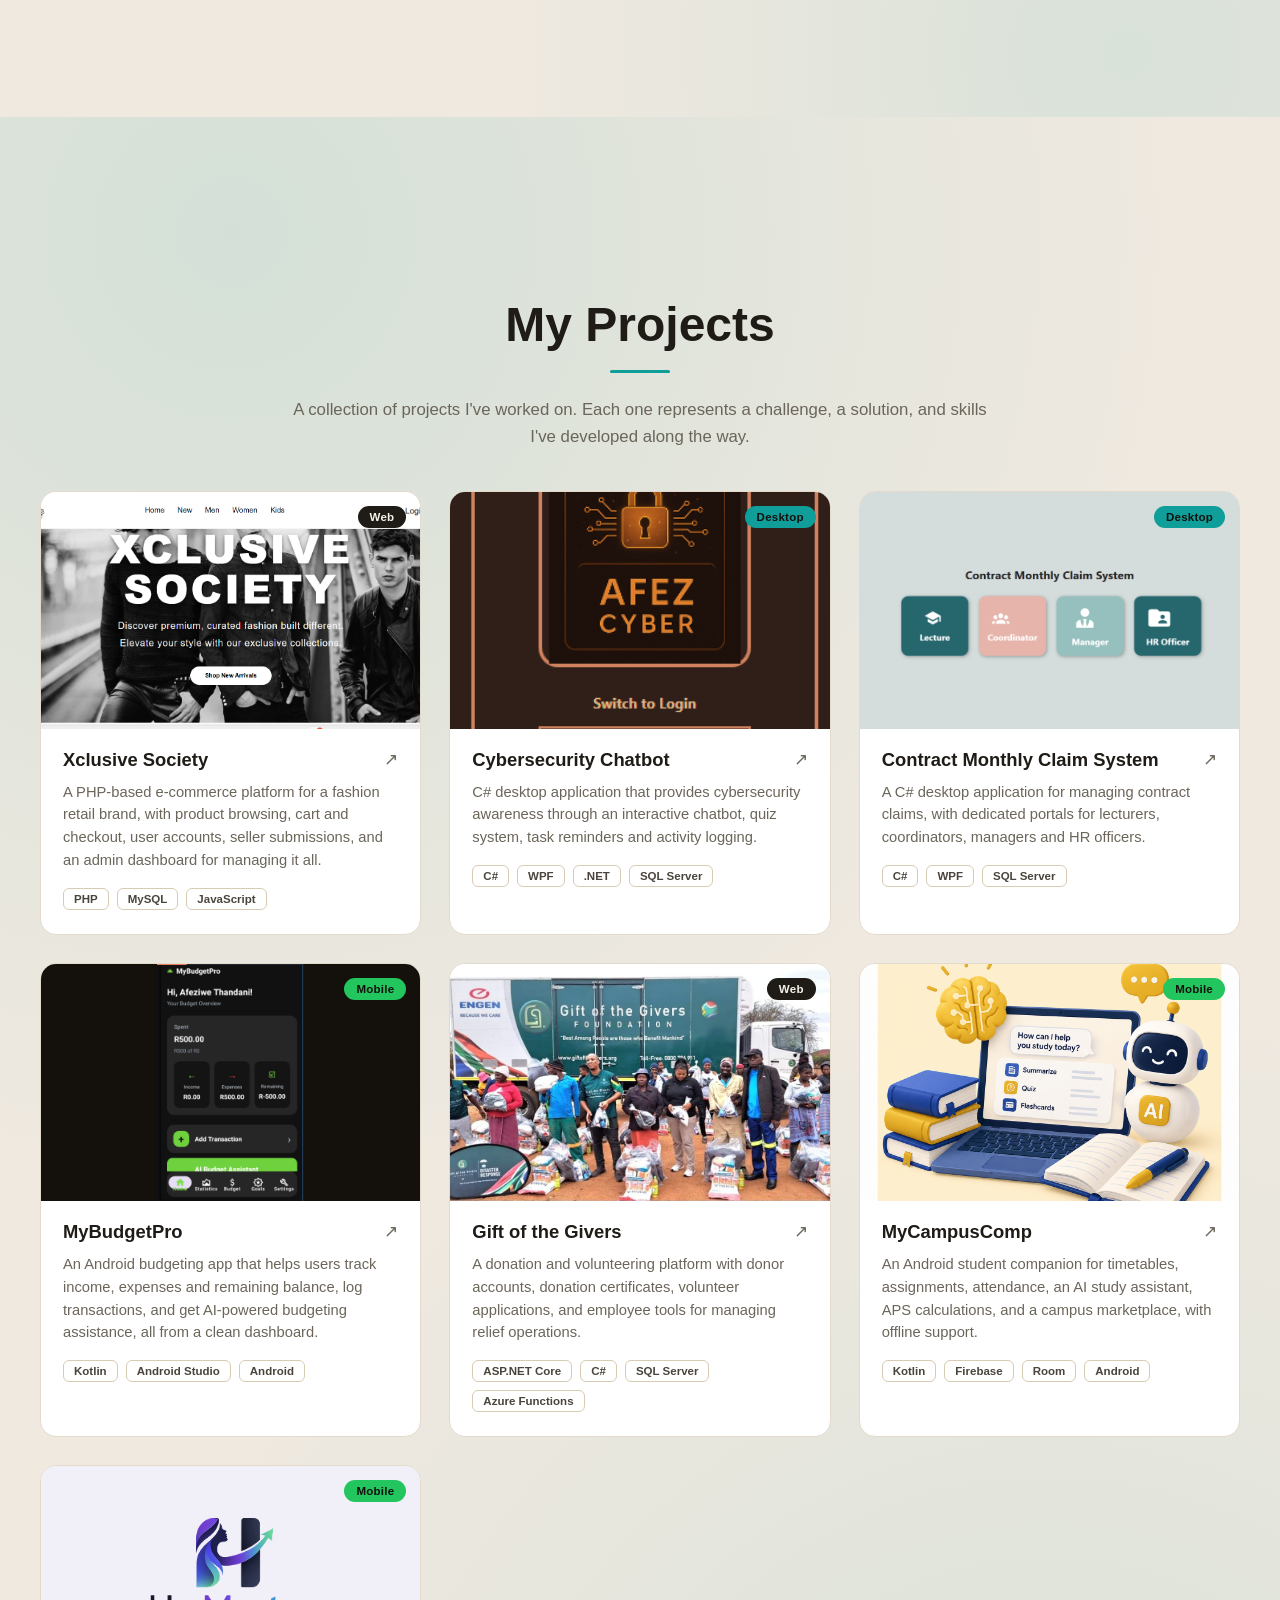
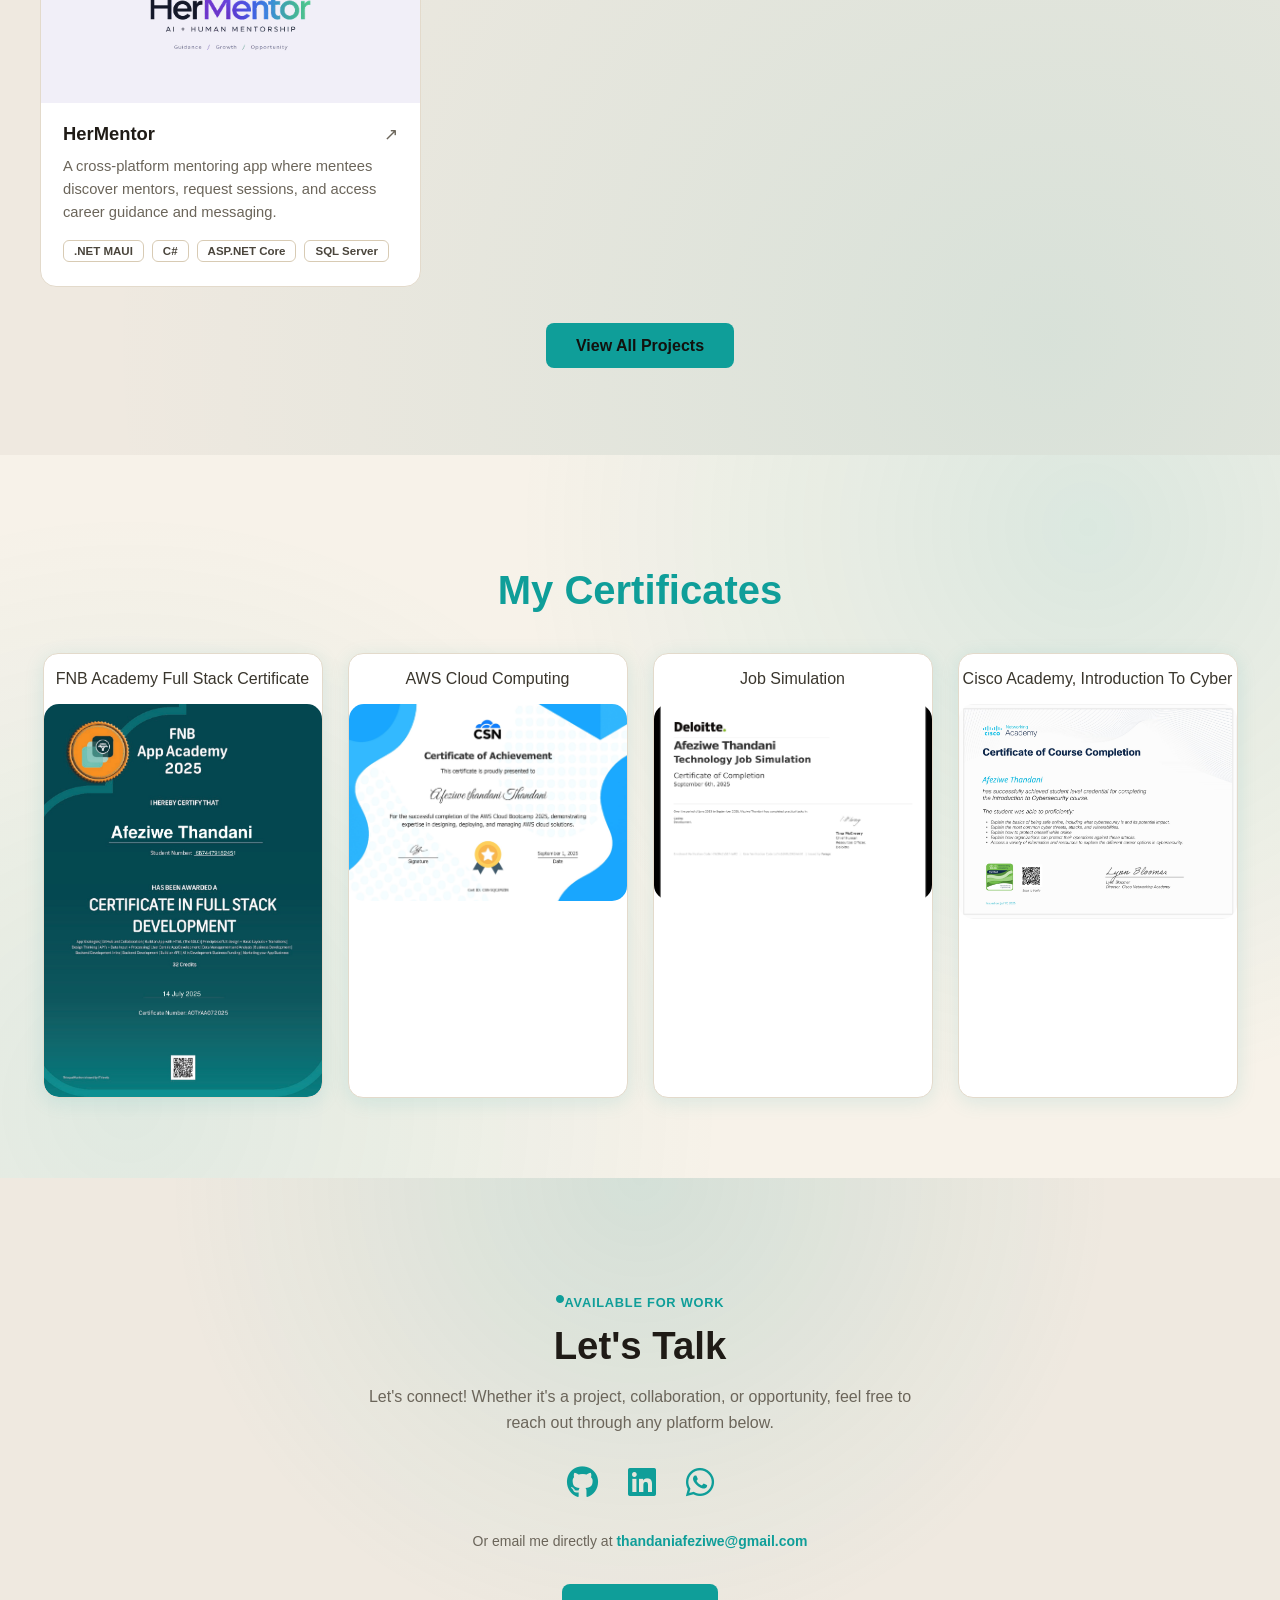
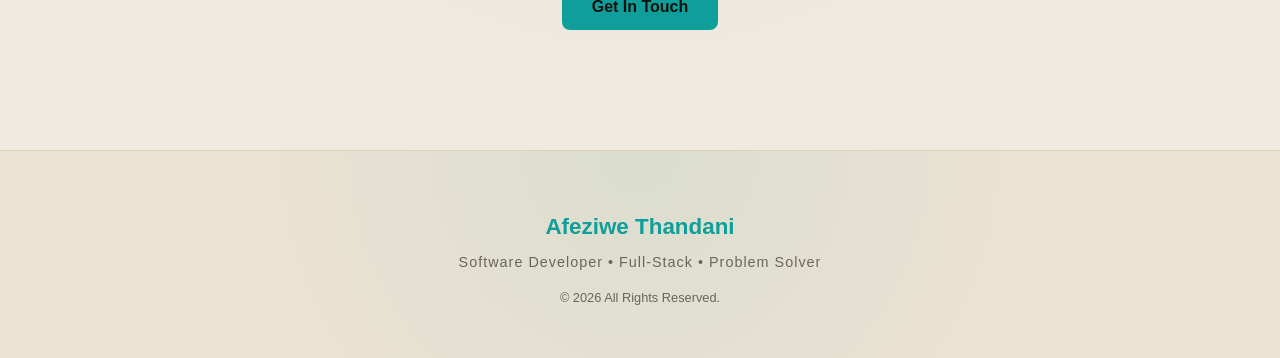
==== commit 3dd4b40d: "Implement dark mode toggle and styles across all pages; update README with project details" ====
--- a/index.html
+++ b/index.html
@@ -5,6 +5,7 @@
   <meta name="viewport" content="width=device-width, initial-scale=1.0">
   <title>My Portfolio</title>
 
+  <script>if (localStorage.getItem("portfolio-theme") === "dark") document.documentElement.classList.add("dark-mode");</script>
   <!-- Font Awesome -->
   <link rel="stylesheet" href="https://cdnjs.cloudflare.com/ajax/libs/font-awesome/6.7.2/css/all.min.css">
   <!-- CSS -->
@@ -29,6 +30,7 @@
         <li><a href="projects.html">Projects</a></li>
 
         <li><a href="contact.html">Contact Me</a></li>
+        <li><button class="theme-toggle" type="button" aria-label="Enable dark mode" title="Enable dark mode"><i class="fa-solid fa-moon" aria-hidden="true"></i></button></li>
       </ul>
 
     </div>
--- a/style.css
+++ b/style.css
@@ -1052,6 +1052,198 @@
   cursor: pointer;
 }
 
+.theme-toggle {
+  display: inline-flex;
+  align-items: center;
+  justify-content: center;
+  width: 40px;
+  height: 40px;
+  border: 1px solid #D8CBB4;
+  border-radius: 50%;
+  background: transparent;
+  color: #3A362D;
+  cursor: pointer;
+  font-size: 1rem;
+  transition: color 0.25s ease, background 0.25s ease, border-color 0.25s ease;
+}
+
+.theme-toggle:hover {
+  color: #0F9E99;
+  border-color: #0F9E99;
+}
+
+html.dark-mode {
+  color-scheme: dark;
+}
+
+html.dark-mode body {
+  background-color: #171D21;
+  color: #E7ECEF;
+}
+
+html.dark-mode .navbar:not(.navbar-transparent) {
+  background:
+    radial-gradient(circle at 10% 0%, rgba(15, 158, 153, 0.13), transparent 60%),
+    radial-gradient(circle at 90% 100%, rgba(15, 158, 153, 0.08), transparent 60%),
+    rgba(23, 29, 33, 0.96);
+  border-bottom-color: #344047;
+}
+
+html.dark-mode .navbar:not(.navbar-transparent) .nav-links a,
+html.dark-mode .theme-toggle {
+  color: #E7ECEF;
+}
+
+html.dark-mode .theme-toggle {
+  border-color: #56636B;
+}
+
+html.dark-mode .navbar.navbar-transparent .theme-toggle {
+  color: #F5F1E9;
+  border-color: rgba(245, 241, 233, 0.65);
+}
+
+html.dark-mode .nav-links a:hover,
+html.dark-mode .navbar:not(.navbar-transparent) .nav-links a:hover,
+html.dark-mode .theme-toggle:hover {
+  color: #5FCFC9;
+}
+
+html.dark-mode .navbar:not(.navbar-transparent) .hamburger span {
+  background: #5FCFC9;
+}
+
+html.dark-mode .about,
+html.dark-mode #contact,
+html.dark-mode .projects-section,
+html.dark-mode .certificates,
+html.dark-mode .about-hero,
+html.dark-mode .about-panels,
+html.dark-mode .about-values,
+html.dark-mode .contact-page {
+  background-color: #171D21;
+}
+
+html.dark-mode .about-panel,
+html.dark-mode .about-stats,
+html.dark-mode .about-panels-grid,
+html.dark-mode .proj-card,
+html.dark-mode .cert-card,
+html.dark-mode .contact-card,
+html.dark-mode .code-modal {
+  background-color: #222B31;
+  border-color: #39464E;
+}
+
+html.dark-mode .skill-icon {
+  background: #2A343B;
+  border-color: #39464E;
+}
+
+html.dark-mode .progress {
+  background: #39464E;
+}
+
+html.dark-mode .proj-thumb {
+  background-color: #20292F;
+}
+
+html.dark-mode .proj-thumb.project-logo-thumb {
+  background-color: #F1EFF8;
+}
+
+html.dark-mode .proj-thumb.app-thumb {
+  background-color: #14110D;
+}
+
+html.dark-mode .footer {
+  background:
+    radial-gradient(circle at 50% 0%, rgba(15, 158, 153, 0.08), transparent 55%),
+    #20272C;
+  border-top-color: #39464E;
+}
+
+html.dark-mode .main-context h1,
+html.dark-mode .main-context h2,
+html.dark-mode .hero-desc,
+html.dark-mode #contact h2,
+html.dark-mode .section-title,
+html.dark-mode .about-hero-text h1,
+html.dark-mode .stat-card h3,
+html.dark-mode .skill-top p,
+html.dark-mode .approach-row h3,
+html.dark-mode .value-card h3,
+html.dark-mode .proj-title-row h3,
+html.dark-mode .contact-info h2,
+html.dark-mode .card-text h3,
+html.dark-mode .info-row a,
+html.dark-mode .info-value,
+html.dark-mode .contact-socials a,
+html.dark-mode .code-modal h3,
+html.dark-mode #codeAccessForm label {
+  color: #E7ECEF;
+}
+
+html.dark-mode .story-col p,
+html.dark-mode .about-hero-text > p,
+html.dark-mode .stat-card p,
+html.dark-mode .panel-story > p,
+html.dark-mode .approach-row p,
+html.dark-mode .value-card p,
+html.dark-mode .projects-hero,
+html.dark-mode .proj-desc,
+html.dark-mode .proj-title-row a,
+html.dark-mode .home-contact-desc,
+html.dark-mode .contact-email small,
+html.dark-mode .contact-info > p,
+html.dark-mode .card-text p,
+html.dark-mode .footer-tagline,
+html.dark-mode .footer-copy,
+html.dark-mode .code-modal-sub,
+html.dark-mode .code-modal-close {
+  color: #B5C0C6;
+}
+
+html.dark-mode .approach-row {
+  border-bottom-color: #39464E;
+}
+
+html.dark-mode .project-filters .filter-btn {
+  border-color: #56636B;
+  color: #D6DEE2;
+}
+
+html.dark-mode .project-filters .filter-btn.active {
+  background: #0F9E99;
+  border-color: #0F9E99;
+  color: #101719;
+}
+
+html.dark-mode .proj-tags span {
+  border-color: #56636B;
+  color: #D6DEE2;
+}
+
+html.dark-mode .contact-socials a {
+  border-color: #39464E;
+}
+
+html.dark-mode #codeAccessForm select,
+html.dark-mode #codeAccessForm input,
+html.dark-mode #codeAccessForm textarea {
+  background: #171D21;
+  border-color: #56636B;
+  color: #E7ECEF;
+}
+
+@media (max-width: 900px) {
+  html.dark-mode .nav-links {
+    background:
+      radial-gradient(circle at 50% 0%, rgba(15, 158, 153, 0.12), transparent 55%),
+      #171D21;
+  }
+}
+
 @media (max-width: 480px) {
   .code-modal {
     padding: 26px 22px;
